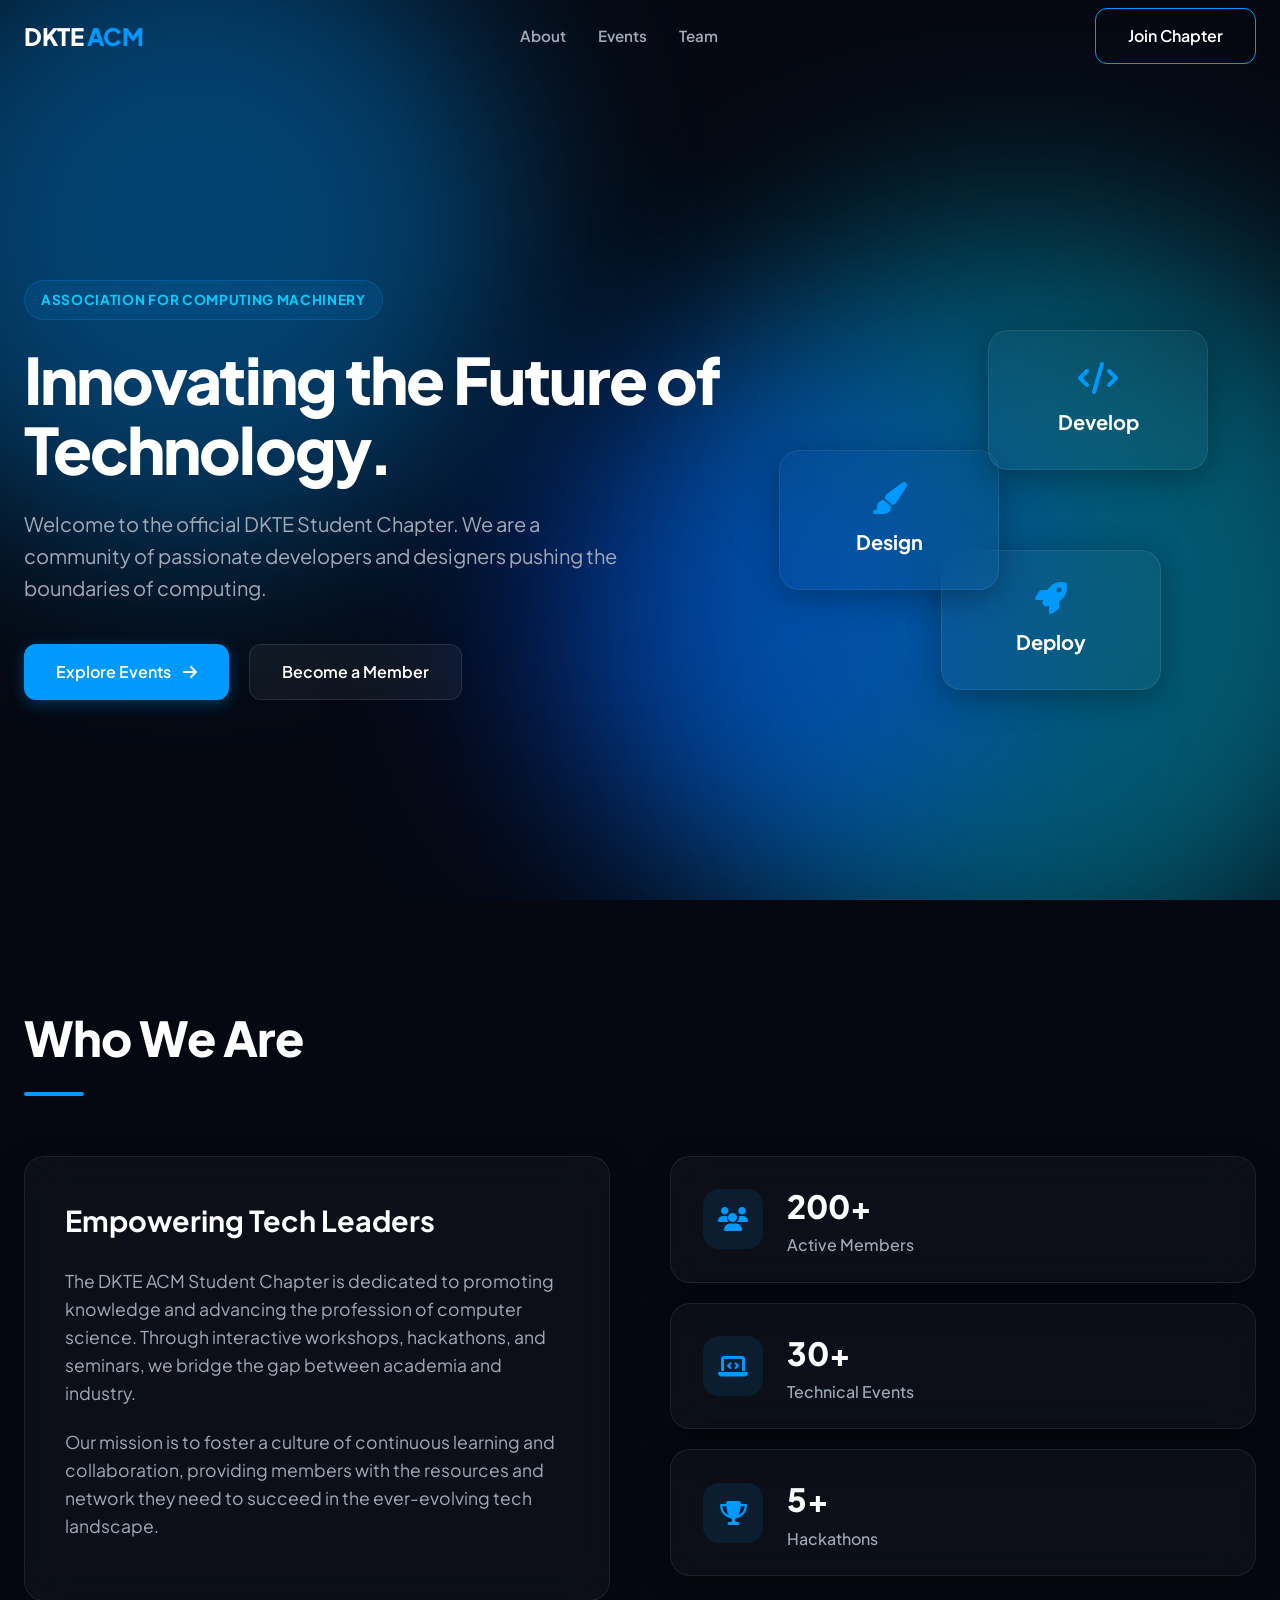
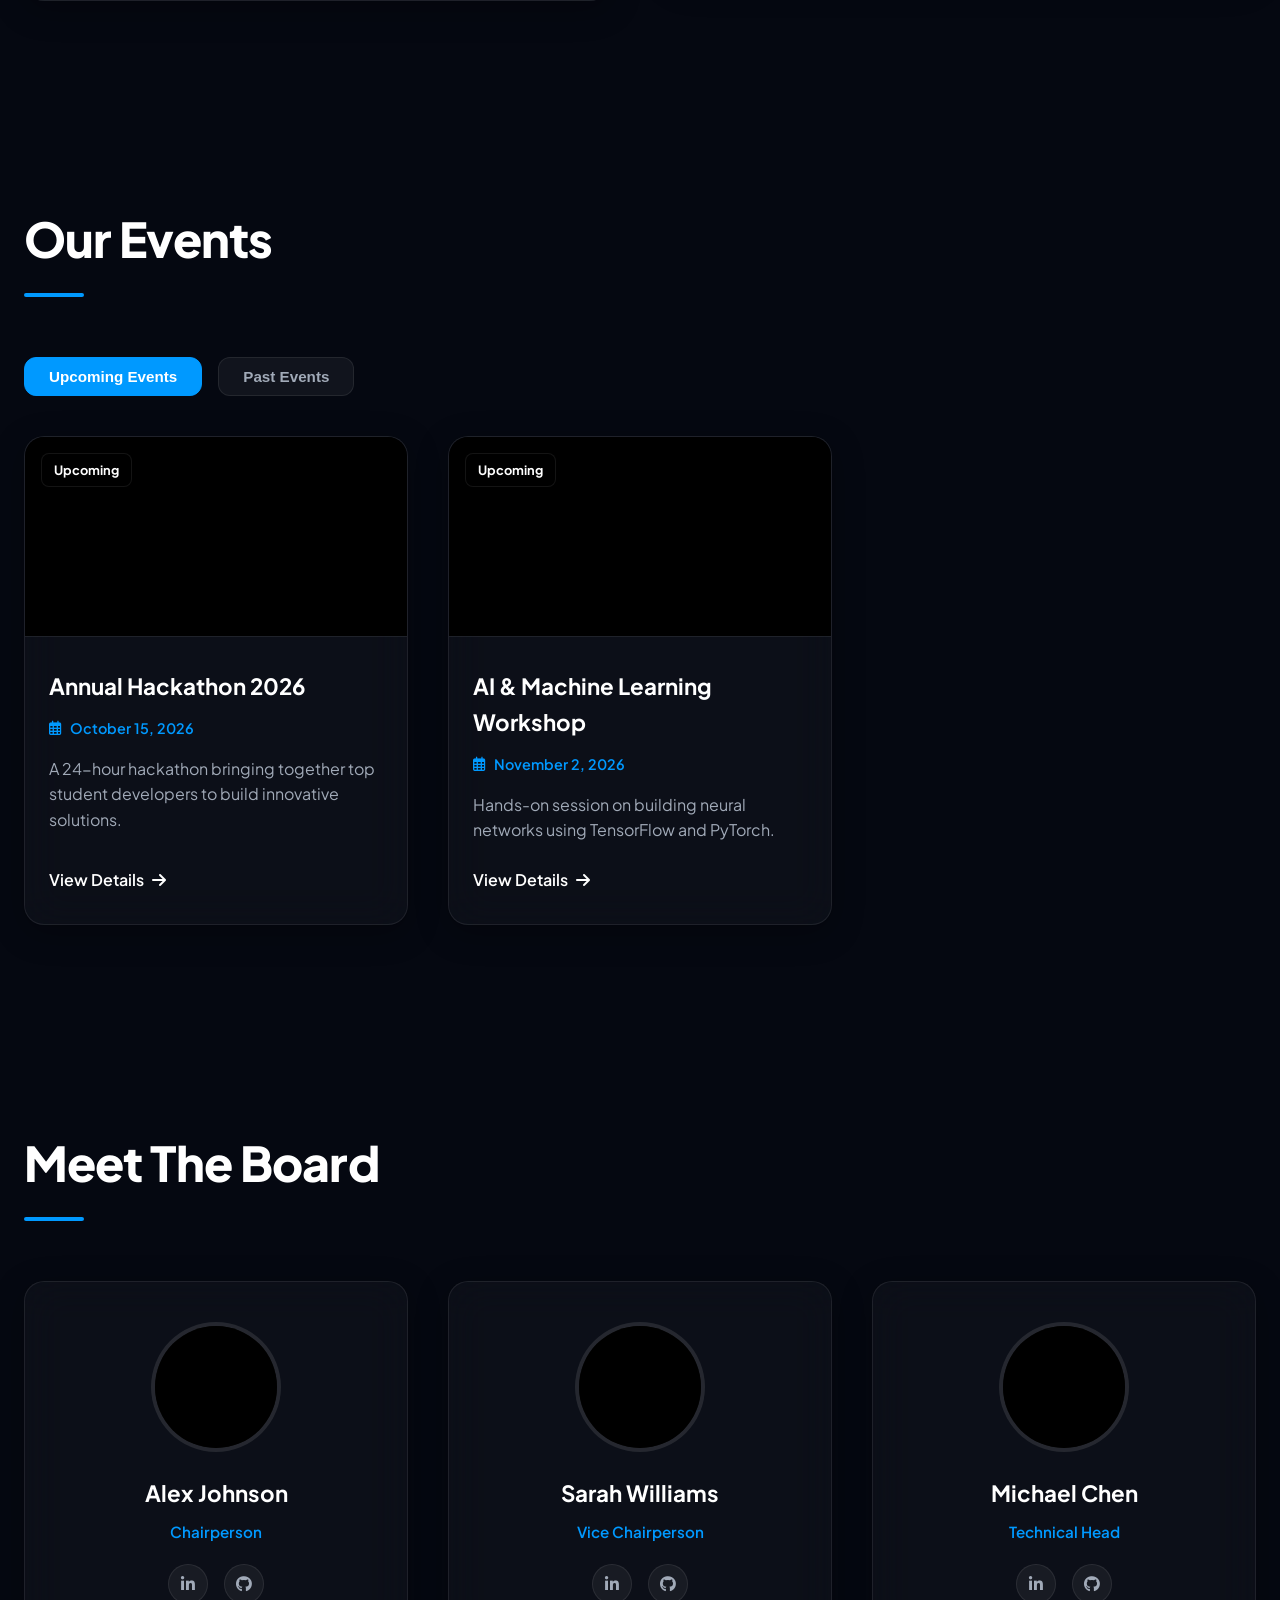
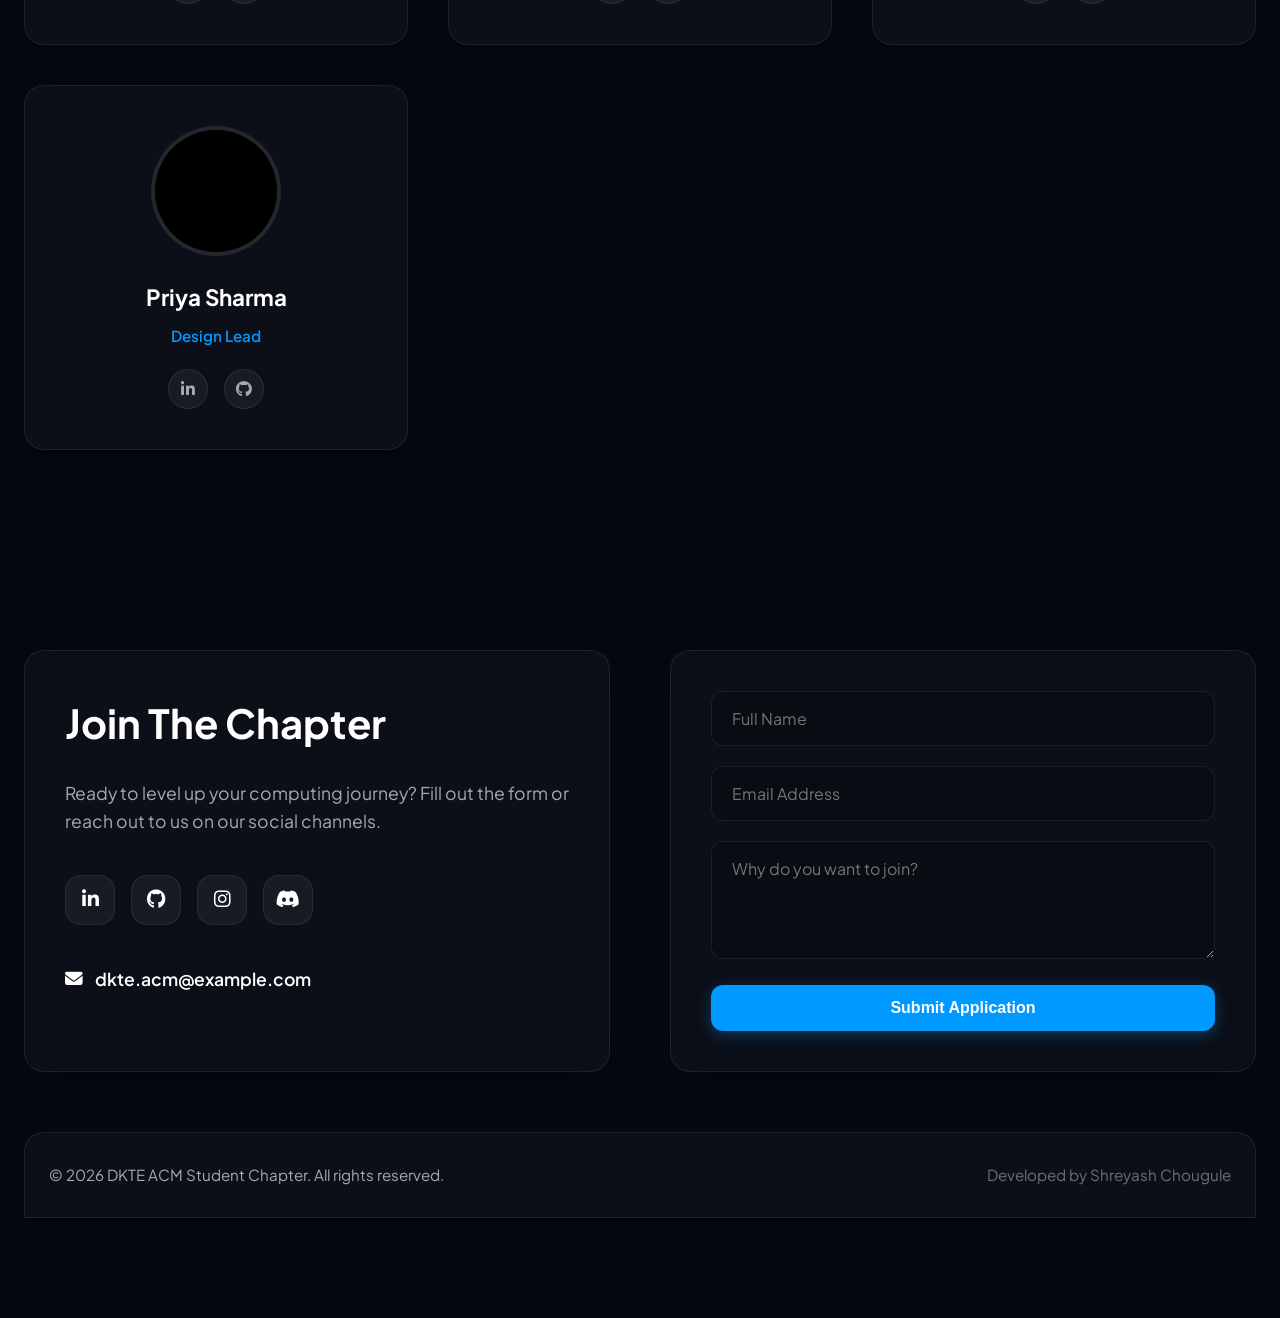
==== index.html @ fc199a21 "Add files via upload" ====
<!DOCTYPE html>
<html lang="en">
<head>
    <meta charset="UTF-8">
    <meta name="viewport" content="width=device-width, initial-scale=1.0">
    <title>DKTE ACM Student Chapter</title>
    <!-- Fonts: Plus Jakarta Sans for premium tech feel -->
    <link rel="preconnect" href="https://fonts.googleapis.com">
    <link rel="preconnect" href="https://fonts.gstatic.com" crossorigin>
    <link href="https://fonts.googleapis.com/css2?family=Plus+Jakarta+Sans:wght@400;500;600;700;800&display=swap" rel="stylesheet">
    <!-- Icons (FontAwesome) -->
    <link rel="stylesheet" href="https://cdnjs.cloudflare.com/ajax/libs/font-awesome/6.4.0/css/all.min.css">
    <!-- CSS -->
    <link rel="stylesheet" href="styles.css">
</head>
<body>
    <!-- Liquid Color Background -->
    <div class="liquid-bg">
        <div class="blob blob-1"></div>
        <div class="blob blob-2"></div>
        <div class="blob blob-3"></div>
    </div>

    <!-- Glassmorphism Header -->
    <header id="navbar" class="glass-nav">
        <div class="container nav-container">
            <div class="logo">
                <a href="#home" class="logo-link" style="display: flex; align-items: center; gap: 12px;">
                    <img src="./assets/images/logo.png" alt="DKTE ACM Logo" class="nav-logo" onerror="this.style.display='none'; this.nextElementSibling.style.display='inline-block';">
                    <span class="logo-text" style="display:none;">DKTE <span class="logo-accent">ACM</span></span>
                </a>
            </div>
            <nav>
                <ul class="nav-links">
                    <li><a href="#about">About</a></li>
                    <li><a href="#events">Events</a></li>
                    <li><a href="#team">Team</a></li>
                </ul>
            </nav>
            <a href="#contact" class="btn btn-outline nav-cta">Join Chapter</a>
            <div class="hamburger">
                <i class="fas fa-bars"></i>
            </div>
        </div>
        <!-- Mobile Nav Menu -->
        <div class="mobile-nav glass-panel">
            <ul class="mobile-nav-links">
                <li><a href="#about">About</a></li>
                <li><a href="#events">Events</a></li>
                <li><a href="#team">Team</a></li>
                <li><a href="#contact" class="btn btn-primary" style="margin-top: 10px;">Join Us</a></li>
            </ul>
        </div>
    </header>

    <!-- Split-Screen Dynamic Hero Section -->
    <section id="home" class="hero">
        <div class="container hero-split">
            <!-- Left Side: Content -->
            <div class="hero-content reveal">
                <div class="hero-badge reveal delay-1">Association for Computing Machinery</div>
                <h1 class="reveal delay-2">
                    Innovating the Future of Technology.
                </h1>
                <p class="hero-subtext reveal delay-3">
                    Welcome to the official DKTE Student Chapter. We are a community of passionate developers and designers pushing the boundaries of computing.
                </p>
                <div class="hero-buttons reveal delay-4">
                    <a href="#events" class="btn btn-primary">
                        <span>Explore Events</span>
                        <i class="fas fa-arrow-right"></i>
                    </a>
                    <a href="#contact" class="btn btn-glass">Become a Member</a>
                </div>
            </div>
            
            <!-- Right Side: Abstract Visual -->
            <div class="hero-visual reveal delay-2">
                <div class="abstract-card card-1 glass-panel">
                    <i class="fas fa-code"></i>
                    <span>Develop</span>
                </div>
                <div class="abstract-card card-2 glass-panel">
                    <i class="fas fa-paint-brush"></i>
                    <span>Design</span>
                </div>
                <div class="abstract-card card-3 glass-panel">
                    <i class="fas fa-rocket"></i>
                    <span>Deploy</span>
                </div>
            </div>
        </div>
    </section>

    <!-- About & Stats Section -->
    <section id="about" class="about">
        <div class="container">
            <div class="section-title reveal">
                <h2>Who We Are</h2>
                <div class="title-underline"></div>
            </div>
            <div class="about-grid">
                <div class="about-text glass-panel reveal delay-1">
                    <h3>Empowering Tech Leaders</h3>
                    <p>The DKTE ACM Student Chapter is dedicated to promoting knowledge and advancing the profession of computer science. Through interactive workshops, hackathons, and seminars, we bridge the gap between academia and industry.</p>
                    <p>Our mission is to foster a culture of continuous learning and collaboration, providing members with the resources and network they need to succeed in the ever-evolving tech landscape.</p>
                </div>
                <div class="stats-container reveal delay-2">
                    <div class="stat-box glass-panel">
                        <div class="stat-icon"><i class="fas fa-users"></i></div>
                        <div class="stat-info">
                            <h4 class="stat-num">200+</h4>
                            <span class="stat-label">Active Members</span>
                        </div>
                    </div>
                    <div class="stat-box glass-panel">
                        <div class="stat-icon"><i class="fas fa-laptop-code"></i></div>
                        <div class="stat-info">
                            <h4 class="stat-num">30+</h4>
                            <span class="stat-label">Technical Events</span>
                        </div>
                    </div>
                    <div class="stat-box glass-panel">
                        <div class="stat-icon"><i class="fas fa-trophy"></i></div>
                        <div class="stat-info">
                            <h4 class="stat-num">5+</h4>
                            <span class="stat-label">Hackathons</span>
                        </div>
                    </div>
                </div>
            </div>
        </div>
    </section>

    <!-- Events Section -->
    <section id="events" class="events">
        <div class="container">
            <div class="section-title reveal">
                <h2>Our Events</h2>
                <div class="title-underline"></div>
            </div>
            <div class="event-filters reveal delay-1">
                <button class="filter-btn active" data-filter="upcoming">Upcoming Events</button>
                <button class="filter-btn" data-filter="past">Past Events</button>
            </div>
            <!-- Dynamic Event Container -->
            <div class="events-grid" id="events-container">
                <!-- Events will be populated here by script.js -->
            </div>
        </div>
    </section>

    <!-- Team Section -->
    <section id="team" class="team">
        <div class="container">
            <div class="section-title reveal">
                <h2>Meet The Board</h2>
                <div class="title-underline"></div>
            </div>
            <!-- Dynamic Team Container -->
            <div class="team-grid" id="team-container">
                <!-- Team members will be populated here by script.js -->
            </div>
        </div>
    </section>

    <!-- Contact Section -->
    <section id="contact" class="contact">
        <div class="container">
            <div class="contact-grid">
                <div class="contact-info glass-panel reveal">
                    <h2>Join The Chapter</h2>
                    <p>Ready to level up your computing journey? Fill out the form or reach out to us on our social channels.</p>
                    <div class="social-links">
                        <a href="#" class="social-icon"><i class="fab fa-linkedin-in"></i></a>
                        <a href="#" class="social-icon"><i class="fab fa-github"></i></a>
                        <a href="#" class="social-icon"><i class="fab fa-instagram"></i></a>
                        <a href="#" class="social-icon"><i class="fab fa-discord"></i></a>
                    </div>
                    <div class="contact-email">
                        <i class="fas fa-envelope"></i> dkte.acm@example.com
                    </div>
                </div>
                <div class="contact-form-container reveal delay-2">
                    <form class="contact-form glass-panel" action="#" method="POST">
                        <div class="input-group">
                            <input type="text" placeholder="Full Name" required>
                        </div>
                        <div class="input-group">
                            <input type="email" placeholder="Email Address" required>
                        </div>
                        <div class="input-group">
                            <textarea placeholder="Why do you want to join?" rows="4" required></textarea>
                        </div>
                        <button type="submit" class="btn btn-primary" style="width: 100%;">Submit Application</button>
                    </form>
                </div>
            </div>
        </div>
        
        <div class="footer-bottom glass-panel">
            <div class="container footer-flex">
                <p>&copy; 2026 DKTE ACM Student Chapter. All rights reserved.</p>
                <p class="developer-credit">Developed by Shreyash Chougule</p>
            </div>
        </div>
    </section>

    <!-- Data & Scripts -->
    <script src="data.js"></script>
    <script src="script.js"></script>
</body>
</html>
---- styles.css ----
/* ==========================================================================
   VIBRANT DESIGN SYSTEM & VARIABLES
   ========================================================================== */
   :root {
    --primary-blue: #0099ff;
    --primary-cyan: #00d2ff;
    --primary-hover: #007acc;
    
    --bg-dark: #050811; /* Deep slate-blue base */
    
    /* Genuine Glassmorphism Values */
    --glass-bg: rgba(255, 255, 255, 0.03);
    --glass-border: rgba(255, 255, 255, 0.08);
    --glass-shadow: 0 8px 32px 0 rgba(0, 0, 0, 0.3);
    
    --text-primary: #ffffff;
    --text-secondary: #a1aab8;
    
    --font-main: 'Plus Jakarta Sans', sans-serif;
    
    --transition-bounce: all 0.5s cubic-bezier(0.34, 1.56, 0.64, 1);
    --transition-smooth: all 0.3s cubic-bezier(0.16, 1, 0.3, 1);
}

/* ==========================================================================
   RESET & BASE STYLES
   ========================================================================== */
* {
    margin: 0;
    padding: 0;
    box-sizing: border-box;
}

html {
    scroll-behavior: smooth;
}

body {
    font-family: var(--font-main);
    background-color: var(--bg-dark);
    color: var(--text-primary);
    line-height: 1.6;
    overflow-x: hidden;
    position: relative;
    -webkit-font-smoothing: antialiased;
}

ul { list-style: none; }
a { text-decoration: none; color: inherit; }

.container {
    max-width: 1280px;
    margin: 0 auto;
    padding: 0 24px;
}

/* ==========================================================================
   LIQUID COLOR BACKGROUND
   ========================================================================== */
.liquid-bg {
    position: fixed;
    top: 0; left: 0; width: 100vw; height: 100vh;
    z-index: -1;
    overflow: hidden;
    pointer-events: none;
    background-color: var(--bg-dark);
}

.blob {
    position: absolute;
    filter: blur(100px);
    border-radius: 50%;
    opacity: 0.4;
    animation: liquidFloat 20s infinite alternate ease-in-out;
}

.blob-1 {
    top: -10%; left: -10%;
    width: 50vw; height: 50vw;
    background: var(--primary-blue);
}

.blob-2 {
    bottom: -10%; right: -10%;
    width: 60vw; height: 60vw;
    background: var(--primary-cyan);
    animation-delay: -5s;
    animation-duration: 25s;
}

.blob-3 {
    top: 40%; left: 40%;
    width: 40vw; height: 40vw;
    background: #0044ff;
    animation-delay: -10s;
    animation-duration: 18s;
}

@keyframes liquidFloat {
    0% { transform: translate(0, 0) scale(1) rotate(0deg); }
    33% { transform: translate(5vw, 10vh) scale(1.1) rotate(10deg); }
    66% { transform: translate(-5vw, -5vh) scale(0.9) rotate(-10deg); }
    100% { transform: translate(0, 0) scale(1) rotate(0deg); }
}

/* ==========================================================================
   GLASSMORPHISM UTILITY
   ========================================================================== */
.glass-panel {
    background: var(--glass-bg);
    backdrop-filter: blur(20px);
    -webkit-backdrop-filter: blur(20px);
    border: 1px solid var(--glass-border);
    box-shadow: var(--glass-shadow);
    border-radius: 20px;
}

/* ==========================================================================
   TYPOGRAPHY & GLOBALS
   ========================================================================== */
.section-title {
    margin-bottom: 60px;
}

.section-title h2 {
    font-size: clamp(2rem, 4vw, 3rem);
    font-weight: 800;
    letter-spacing: -0.02em;
}

.title-underline {
    height: 4px;
    width: 60px;
    background: var(--primary-blue);
    margin-top: 15px;
    border-radius: 4px;
}

/* ==========================================================================
   BUTTONS
   ========================================================================== */
.btn {
    display: inline-flex;
    align-items: center;
    justify-content: center;
    gap: 12px;
    padding: 14px 32px;
    border-radius: 12px;
    font-weight: 600;
    cursor: pointer;
    transition: var(--transition-bounce);
    font-size: 1rem;
    border: none;
}

.btn-primary {
    background-color: var(--primary-blue);
    color: #fff;
    box-shadow: 0 4px 15px rgba(0, 153, 255, 0.3);
}

.btn-primary:hover {
    background-color: var(--primary-hover);
    transform: translateY(-5px);
    box-shadow: 0 10px 25px rgba(0, 153, 255, 0.5);
}

.btn-glass {
    background: rgba(255, 255, 255, 0.05);
    backdrop-filter: blur(10px);
    border: 1px solid rgba(255, 255, 255, 0.1);
    color: #fff;
}

.btn-glass:hover {
    background: rgba(255, 255, 255, 0.1);
    transform: translateY(-5px);
}

.btn-outline {
    background: transparent;
    border: 1px solid var(--primary-blue);
    color: #fff;
}

.btn-outline:hover {
    background: var(--primary-blue);
}

/* ==========================================================================
   HEADER
   ========================================================================== */
header {
    position: fixed;
    top: 0;
    width: 100%;
    z-index: 1000;
    transition: var(--transition-smooth);
    border-bottom: 1px solid transparent;
}

header.scrolled {
    background: rgba(5, 8, 17, 0.6);
    backdrop-filter: blur(24px);
    -webkit-backdrop-filter: blur(24px);
    border-bottom: 1px solid var(--glass-border);
}

.nav-container {
    display: flex;
    justify-content: space-between;
    align-items: center;
    padding: 8px 24px;
    transition: padding 0.3s;
}

header.scrolled .nav-container {
    padding: 6px 24px;
}

.nav-logo {
    height: 100px;
    width: auto;
    object-fit: contain;
    transition: var(--transition-bounce);
    mix-blend-mode: screen;
    filter: brightness(1.2) contrast(1.1);
}

.nav-logo:hover {
    transform: scale(1.05);
}

.logo-text {
    font-size: 1.5rem;
    font-weight: 800;
    letter-spacing: -0.02em;
}

.logo-accent {
    color: var(--primary-blue);
}

nav {
    display: flex;
    align-items: center;
}

.nav-links {
    display: flex;
    gap: 32px;
}

.nav-links a {
    font-size: 0.95rem;
    font-weight: 600;
    color: var(--text-secondary);
    transition: var(--transition-smooth);
}

.nav-links a:hover {
    color: #fff;
}

.hamburger {
    display: none;
    font-size: 1.5rem;
    cursor: pointer;
}

.mobile-nav {
    display: none;
    position: absolute;
    top: 100%;
    left: 20px;
    right: 20px;
    padding: 24px;
    margin-top: 10px;
    opacity: 0;
    pointer-events: none;
    transition: var(--transition-bounce);
    transform: translateY(-10px);
}

.mobile-nav.active {
    opacity: 1;
    pointer-events: auto;
    transform: translateY(0);
}

.mobile-nav-links {
    display: flex;
    flex-direction: column;
    gap: 20px;
    text-align: center;
}

/* ==========================================================================
   HERO SECTION (SPLIT SCREEN)
   ========================================================================== */
.hero {
    min-height: 100vh;
    display: flex;
    align-items: center;
    padding-top: 80px;
}

.hero-split {
    display: grid;
    grid-template-columns: 1.2fr 0.8fr;
    gap: 40px;
    align-items: center;
}

.hero-badge {
    display: inline-block;
    padding: 8px 16px;
    background: rgba(0, 153, 255, 0.1);
    border: 1px solid rgba(0, 153, 255, 0.2);
    color: var(--primary-cyan);
    border-radius: 30px;
    font-size: 0.85rem;
    font-weight: 700;
    text-transform: uppercase;
    letter-spacing: 0.05em;
    margin-bottom: 24px;
}

.hero h1 {
    font-size: clamp(3rem, 5vw, 4.5rem);
    font-weight: 800;
    line-height: 1.1;
    letter-spacing: -0.03em;
    margin-bottom: 24px;
    color: #fff;
}

.hero-subtext {
    font-size: 1.25rem;
    color: var(--text-secondary);
    margin-bottom: 40px;
    max-width: 600px;
    line-height: 1.6;
}

.hero-buttons {
    display: flex;
    gap: 20px;
}

.hero-visual {
    position: relative;
    height: 400px;
    perspective: 1000px;
}

.abstract-card {
    position: absolute;
    width: 220px;
    height: 140px;
    display: flex;
    flex-direction: column;
    align-items: center;
    justify-content: center;
    gap: 12px;
    font-size: 1.25rem;
    font-weight: 700;
    color: #fff;
    transition: var(--transition-bounce);
    animation: floatCard 6s infinite ease-in-out alternate;
}

.abstract-card i {
    font-size: 2rem;
    color: var(--primary-blue);
}

.card-1 {
    top: 10%; right: 10%;
    z-index: 3;
    animation-delay: 0s;
}
.card-2 {
    top: 40%; left: 0%;
    z-index: 2;
    animation-delay: -2s;
    background: rgba(255, 255, 255, 0.01);
}
.card-3 {
    bottom: 0%; right: 20%;
    z-index: 1;
    animation-delay: -4s;
}

@keyframes floatCard {
    0% { transform: translateY(0) rotate(0deg); }
    100% { transform: translateY(-20px) rotate(2deg); }
}

/* ==========================================================================
   ABOUT & STATS
   ========================================================================== */
section:not(.hero) {
    padding: 100px 0;
}

.about-grid {
    display: grid;
    grid-template-columns: 1fr 1fr;
    gap: 60px;
    align-items: stretch;
}

.about-text {
    padding: 40px;
}

.about-text h3 {
    font-size: 1.8rem;
    margin-bottom: 24px;
}

.about-text p {
    color: var(--text-secondary);
    font-size: 1.1rem;
    margin-bottom: 20px;
}

.stats-container {
    display: flex;
    flex-direction: column;
    gap: 20px;
}

.stat-box {
    padding: 24px 32px;
    display: flex;
    align-items: center;
    gap: 24px;
    transition: var(--transition-bounce);
}

.stat-box:hover {
    transform: translateX(10px);
    background: rgba(255, 255, 255, 0.05);
}

.stat-icon {
    width: 60px; height: 60px;
    border-radius: 16px;
    background: rgba(0, 153, 255, 0.1);
    color: var(--primary-blue);
    display: flex;
    align-items: center;
    justify-content: center;
    font-size: 1.5rem;
}

.stat-num {
    font-size: 2rem;
    font-weight: 800;
}

.stat-label {
    color: var(--text-secondary);
    font-weight: 500;
}

/* ==========================================================================
   EVENTS SECTION
   ========================================================================== */
.event-filters {
    display: flex;
    gap: 16px;
    margin-bottom: 40px;
}

.filter-btn {
    background: rgba(255, 255, 255, 0.05);
    border: 1px solid var(--glass-border);
    color: var(--text-secondary);
    padding: 10px 24px;
    border-radius: 12px;
    font-size: 0.95rem;
    font-weight: 600;
    cursor: pointer;
    transition: var(--transition-smooth);
}

.filter-btn.active, .filter-btn:hover {
    background: var(--primary-blue);
    color: #fff;
    border-color: var(--primary-blue);
}

.events-grid {
    display: grid;
    grid-template-columns: repeat(auto-fill, minmax(340px, 1fr));
    gap: 40px;
}

.event-card {
    transition: var(--transition-bounce);
    overflow: hidden;
    display: flex;
    flex-direction: column;
}

.event-card:hover {
    transform: translateY(-10px);
    background: rgba(255, 255, 255, 0.05);
}

.event-banner-wrapper {
    width: 100%;
    height: 200px;
    position: relative;
    overflow: hidden;
    border-bottom: 1px solid var(--glass-border);
}

.event-banner {
    width: 100%;
    height: 100%;
    object-fit: cover;
    transition: transform 0.6s ease;
}

.event-card:hover .event-banner {
    transform: scale(1.05);
}

.event-badge {
    position: absolute;
    top: 16px; left: 16px;
    background: rgba(0, 0, 0, 0.6);
    backdrop-filter: blur(8px);
    -webkit-backdrop-filter: blur(8px);
    color: #fff;
    padding: 6px 12px;
    border-radius: 8px;
    font-size: 0.8rem;
    font-weight: 700;
    border: 1px solid var(--glass-border);
}

.event-content {
    padding: 32px 24px;
    flex-grow: 1;
    display: flex;
    flex-direction: column;
}

.event-title {
    font-size: 1.4rem;
    font-weight: 700;
    margin-bottom: 12px;
}

.event-date {
    color: var(--primary-blue);
    font-weight: 600;
    font-size: 0.9rem;
    margin-bottom: 16px;
    display: flex;
    align-items: center;
    gap: 8px;
}

.event-desc {
    color: var(--text-secondary);
    margin-bottom: 24px;
    flex-grow: 1;
}

.event-link {
    color: #fff;
    font-weight: 600;
    display: inline-flex;
    align-items: center;
    gap: 8px;
    transition: var(--transition-smooth);
}

.event-link:hover {
    color: var(--primary-cyan);
    gap: 12px;
}

/* ==========================================================================
   TEAM SECTION
   ========================================================================== */
.team-grid {
    display: grid;
    grid-template-columns: repeat(auto-fill, minmax(280px, 1fr));
    gap: 40px;
}

.team-card {
    padding: 40px 24px;
    text-align: center;
    transition: var(--transition-bounce);
}

.team-card:hover {
    transform: translateY(-10px);
    background: rgba(255, 255, 255, 0.05);
}

.team-img-wrapper {
    width: 130px;
    height: 130px;
    margin: 0 auto 24px;
    border-radius: 50%;
    padding: 4px;
    background: rgba(255,255,255,0.1);
    transition: var(--transition-smooth);
}

.team-card:hover .team-img-wrapper {
    background: var(--primary-blue);
}

.team-img {
    width: 100%;
    height: 100%;
    border-radius: 50%;
    object-fit: cover;
    background-color: #111;
}

.team-name {
    font-size: 1.4rem;
    font-weight: 700;
    margin-bottom: 8px;
}

.team-role {
    color: var(--primary-blue);
    font-size: 0.95rem;
    font-weight: 600;
    margin-bottom: 20px;
}

.team-social {
    display: flex;
    justify-content: center;
    gap: 16px;
}

.team-social a {
    width: 40px; height: 40px;
    border-radius: 50%;
    background: rgba(255,255,255,0.05);
    display: flex;
    align-items: center;
    justify-content: center;
    color: var(--text-secondary);
    transition: var(--transition-bounce);
    border: 1px solid var(--glass-border);
}

.team-social a:hover {
    background: var(--primary-blue);
    color: #fff;
    border-color: var(--primary-blue);
    transform: translateY(-3px);
}

/* ==========================================================================
   CONTACT SECTION
   ========================================================================== */
.contact-grid {
    display: grid;
    grid-template-columns: 1fr 1fr;
    gap: 60px;
    margin-bottom: 60px;
}

.contact-info {
    padding: 40px;
}

.contact-info h2 {
    font-size: 2.5rem;
    margin-bottom: 24px;
}

.contact-info p {
    color: var(--text-secondary);
    font-size: 1.1rem;
    margin-bottom: 40px;
}

.social-links {
    display: flex;
    gap: 16px;
    margin-bottom: 40px;
}

.social-icon {
    width: 50px; height: 50px;
    border-radius: 16px;
    background: rgba(255,255,255,0.05);
    display: flex;
    align-items: center;
    justify-content: center;
    color: var(--text-primary);
    font-size: 1.2rem;
    transition: var(--transition-bounce);
    border: 1px solid var(--glass-border);
}

.social-icon:hover {
    background: var(--primary-blue);
    border-color: var(--primary-blue);
    transform: translateY(-5px);
}

.contact-email {
    font-size: 1.1rem;
    font-weight: 600;
    display: flex;
    align-items: center;
    gap: 12px;
}

.contact-form {
    padding: 40px;
    display: flex;
    flex-direction: column;
    gap: 20px;
}

.input-group input,
.input-group textarea {
    width: 100%;
    padding: 16px 20px;
    background: rgba(0, 0, 0, 0.2);
    border: 1px solid var(--glass-border);
    border-radius: 12px;
    color: var(--text-primary);
    font-family: var(--font-main);
    font-size: 1rem;
    transition: var(--transition-smooth);
}

.input-group input:focus,
.input-group textarea:focus {
    outline: none;
    border-color: var(--primary-blue);
    background: rgba(0, 0, 0, 0.4);
}

.footer-bottom {
    padding: 30px 0;
    border-radius: 20px 20px 0 0;
    margin: 0 24px;
}

.footer-flex {
    display: flex;
    justify-content: space-between;
    align-items: center;
}

.footer-bottom p {
    color: var(--text-secondary);
    font-size: 0.95rem;
}

.developer-credit {
    color: rgba(255,255,255,0.4) !important;
    transition: var(--transition-smooth);
}

.developer-credit:hover {
    color: var(--primary-blue) !important;
}

/* ==========================================================================
   SCROLL REVEAL ANIMATIONS
   ========================================================================== */
.reveal {
    opacity: 0;
    transform: translateY(40px);
    transition: all 0.8s cubic-bezier(0.16, 1, 0.3, 1);
}

.reveal.active {
    opacity: 1;
    transform: translateY(0);
}

.delay-1 { transition-delay: 0.1s; }
.delay-2 { transition-delay: 0.2s; }
.delay-3 { transition-delay: 0.3s; }
.delay-4 { transition-delay: 0.4s; }

/* ==========================================================================
   RESPONSIVE
   ========================================================================== */
@media (max-width: 1024px) {
    .hero-split { grid-template-columns: 1fr; text-align: center; }
    .hero-buttons { justify-content: center; }
    .hero-visual { display: none; }
    .about-grid, .contact-grid { grid-template-columns: 1fr; gap: 40px; }
}

@media (max-width: 768px) {
    .hamburger { display: block; }
    nav, .nav-cta { display: none; }
    .hero h1 { font-size: 2.8rem; }
    .stat-box { padding: 20px; }
    .contact-form { padding: 24px; }
    .footer-flex { flex-direction: column; text-align: center; gap: 16px; }
    .footer-bottom { margin: 0; border-radius: 0; border-top: 1px solid var(--glass-border); }
}
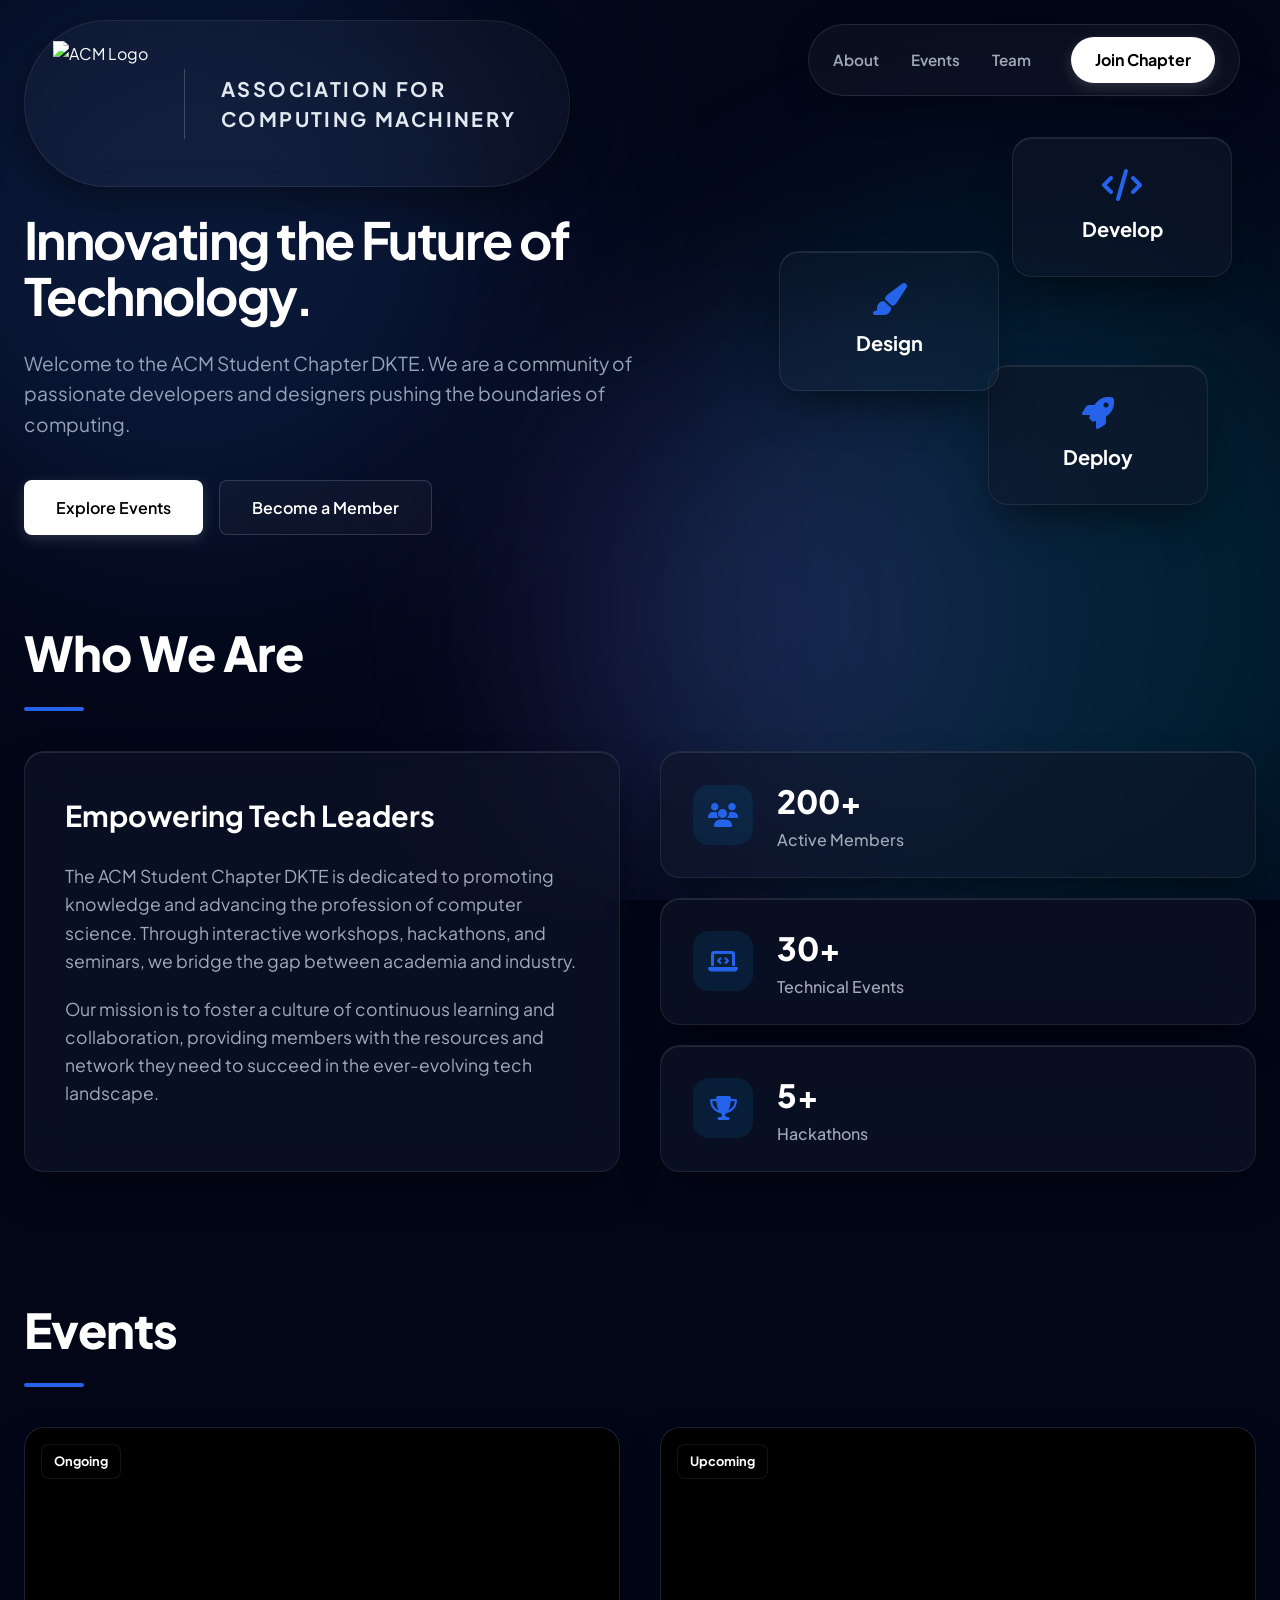
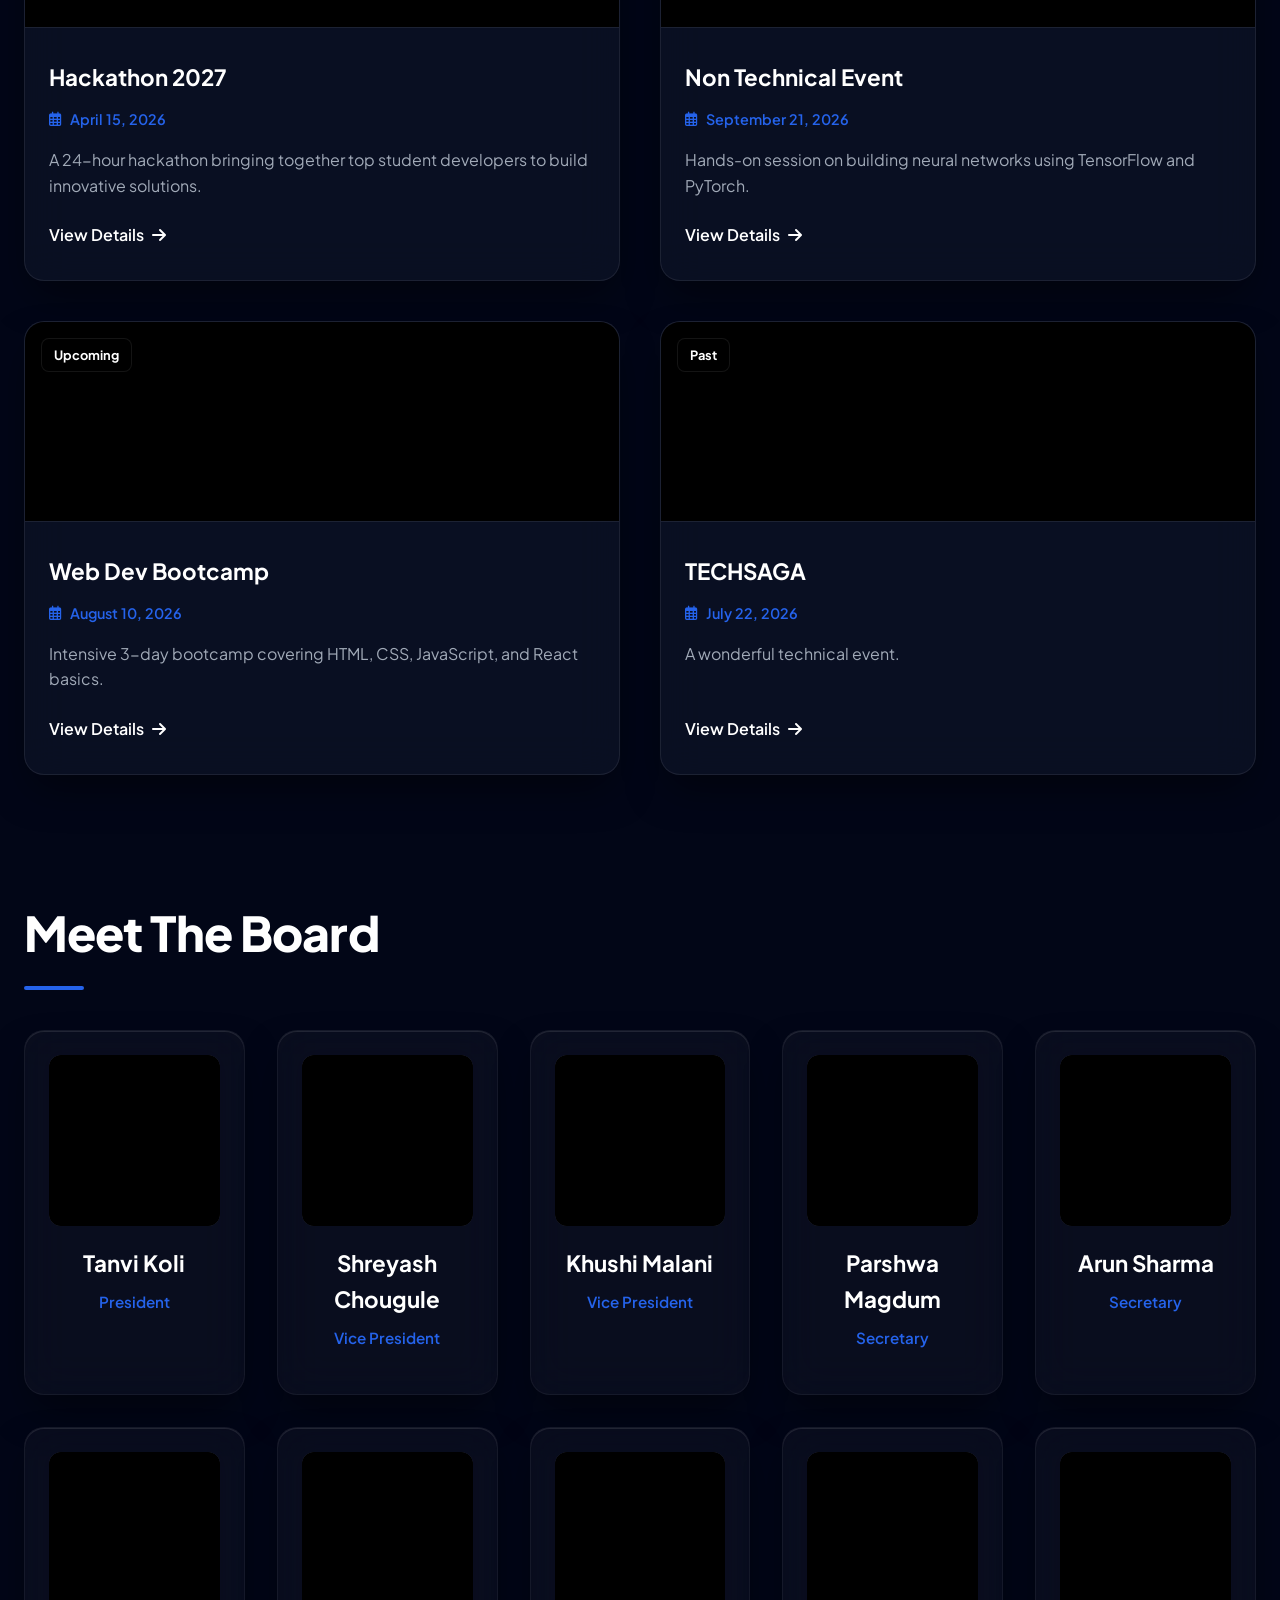
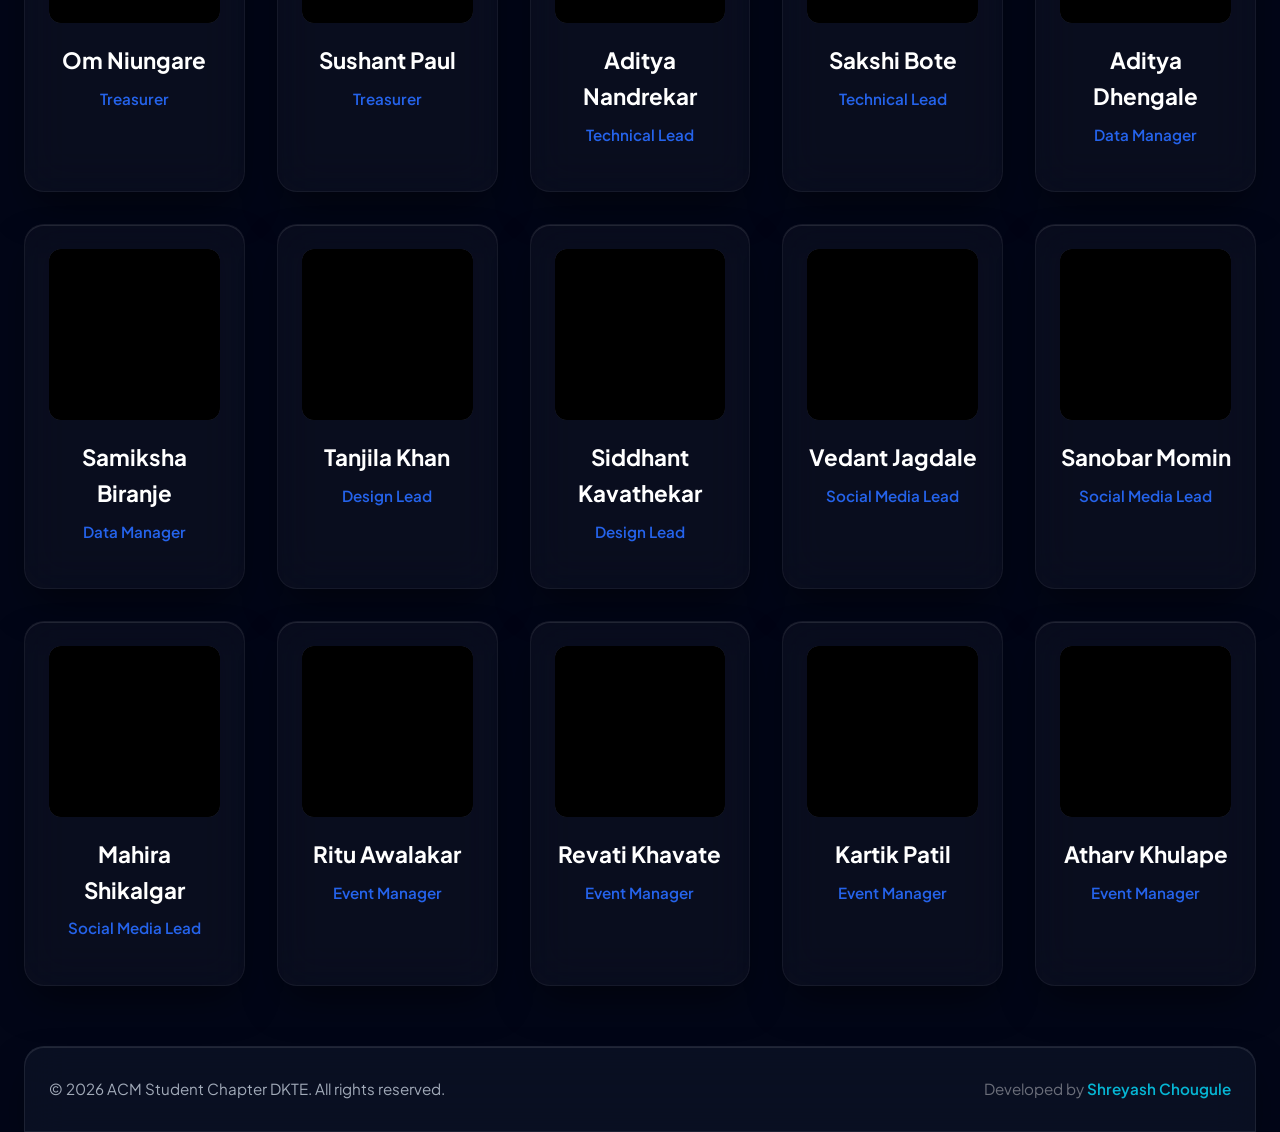
==== commit 32ae7e60: "Add files via upload" ====
--- a/index.html
+++ b/index.html
@@ -1,213 +1,186 @@
-<!DOCTYPE html>
-<html lang="en">
-<head>
-    <meta charset="UTF-8">
-    <meta name="viewport" content="width=device-width, initial-scale=1.0">
-    <title>DKTE ACM Student Chapter</title>
-    <!-- Fonts: Plus Jakarta Sans for premium tech feel -->
-    <link rel="preconnect" href="https://fonts.googleapis.com">
-    <link rel="preconnect" href="https://fonts.gstatic.com" crossorigin>
-    <link href="https://fonts.googleapis.com/css2?family=Plus+Jakarta+Sans:wght@400;500;600;700;800&display=swap" rel="stylesheet">
-    <!-- Icons (FontAwesome) -->
-    <link rel="stylesheet" href="https://cdnjs.cloudflare.com/ajax/libs/font-awesome/6.4.0/css/all.min.css">
-    <!-- CSS -->
-    <link rel="stylesheet" href="styles.css">
-</head>
-<body>
-    <!-- Liquid Color Background -->
-    <div class="liquid-bg">
-        <div class="blob blob-1"></div>
-        <div class="blob blob-2"></div>
-        <div class="blob blob-3"></div>
-    </div>
-
-    <!-- Glassmorphism Header -->
-    <header id="navbar" class="glass-nav">
-        <div class="container nav-container">
-            <div class="logo">
-                <a href="#home" class="logo-link" style="display: flex; align-items: center; gap: 12px;">
-                    <img src="./assets/images/logo.png" alt="DKTE ACM Logo" class="nav-logo" onerror="this.style.display='none'; this.nextElementSibling.style.display='inline-block';">
-                    <span class="logo-text" style="display:none;">DKTE <span class="logo-accent">ACM</span></span>
-                </a>
-            </div>
-            <nav>
-                <ul class="nav-links">
-                    <li><a href="#about">About</a></li>
-                    <li><a href="#events">Events</a></li>
-                    <li><a href="#team">Team</a></li>
-                </ul>
-            </nav>
-            <a href="#contact" class="btn btn-outline nav-cta">Join Chapter</a>
-            <div class="hamburger">
-                <i class="fas fa-bars"></i>
-            </div>
-        </div>
-        <!-- Mobile Nav Menu -->
-        <div class="mobile-nav glass-panel">
-            <ul class="mobile-nav-links">
-                <li><a href="#about">About</a></li>
-                <li><a href="#events">Events</a></li>
-                <li><a href="#team">Team</a></li>
-                <li><a href="#contact" class="btn btn-primary" style="margin-top: 10px;">Join Us</a></li>
-            </ul>
-        </div>
-    </header>
-
-    <!-- Split-Screen Dynamic Hero Section -->
-    <section id="home" class="hero">
-        <div class="container hero-split">
-            <!-- Left Side: Content -->
-            <div class="hero-content reveal">
-                <div class="hero-badge reveal delay-1">Association for Computing Machinery</div>
-                <h1 class="reveal delay-2">
-                    Innovating the Future of Technology.
-                </h1>
-                <p class="hero-subtext reveal delay-3">
-                    Welcome to the official DKTE Student Chapter. We are a community of passionate developers and designers pushing the boundaries of computing.
-                </p>
-                <div class="hero-buttons reveal delay-4">
-                    <a href="#events" class="btn btn-primary">
-                        <span>Explore Events</span>
-                        <i class="fas fa-arrow-right"></i>
-                    </a>
-                    <a href="#contact" class="btn btn-glass">Become a Member</a>
-                </div>
-            </div>
-            
-            <!-- Right Side: Abstract Visual -->
-            <div class="hero-visual reveal delay-2">
-                <div class="abstract-card card-1 glass-panel">
-                    <i class="fas fa-code"></i>
-                    <span>Develop</span>
-                </div>
-                <div class="abstract-card card-2 glass-panel">
-                    <i class="fas fa-paint-brush"></i>
-                    <span>Design</span>
-                </div>
-                <div class="abstract-card card-3 glass-panel">
-                    <i class="fas fa-rocket"></i>
-                    <span>Deploy</span>
-                </div>
-            </div>
-        </div>
-    </section>
-
-    <!-- About & Stats Section -->
-    <section id="about" class="about">
-        <div class="container">
-            <div class="section-title reveal">
-                <h2>Who We Are</h2>
-                <div class="title-underline"></div>
-            </div>
-            <div class="about-grid">
-                <div class="about-text glass-panel reveal delay-1">
-                    <h3>Empowering Tech Leaders</h3>
-                    <p>The DKTE ACM Student Chapter is dedicated to promoting knowledge and advancing the profession of computer science. Through interactive workshops, hackathons, and seminars, we bridge the gap between academia and industry.</p>
-                    <p>Our mission is to foster a culture of continuous learning and collaboration, providing members with the resources and network they need to succeed in the ever-evolving tech landscape.</p>
-                </div>
-                <div class="stats-container reveal delay-2">
-                    <div class="stat-box glass-panel">
-                        <div class="stat-icon"><i class="fas fa-users"></i></div>
-                        <div class="stat-info">
-                            <h4 class="stat-num">200+</h4>
-                            <span class="stat-label">Active Members</span>
-                        </div>
-                    </div>
-                    <div class="stat-box glass-panel">
-                        <div class="stat-icon"><i class="fas fa-laptop-code"></i></div>
-                        <div class="stat-info">
-                            <h4 class="stat-num">30+</h4>
-                            <span class="stat-label">Technical Events</span>
-                        </div>
-                    </div>
-                    <div class="stat-box glass-panel">
-                        <div class="stat-icon"><i class="fas fa-trophy"></i></div>
-                        <div class="stat-info">
-                            <h4 class="stat-num">5+</h4>
-                            <span class="stat-label">Hackathons</span>
-                        </div>
-                    </div>
-                </div>
-            </div>
-        </div>
-    </section>
-
-    <!-- Events Section -->
-    <section id="events" class="events">
-        <div class="container">
-            <div class="section-title reveal">
-                <h2>Our Events</h2>
-                <div class="title-underline"></div>
-            </div>
-            <div class="event-filters reveal delay-1">
-                <button class="filter-btn active" data-filter="upcoming">Upcoming Events</button>
-                <button class="filter-btn" data-filter="past">Past Events</button>
-            </div>
-            <!-- Dynamic Event Container -->
-            <div class="events-grid" id="events-container">
-                <!-- Events will be populated here by script.js -->
-            </div>
-        </div>
-    </section>
-
-    <!-- Team Section -->
-    <section id="team" class="team">
-        <div class="container">
-            <div class="section-title reveal">
-                <h2>Meet The Board</h2>
-                <div class="title-underline"></div>
-            </div>
-            <!-- Dynamic Team Container -->
-            <div class="team-grid" id="team-container">
-                <!-- Team members will be populated here by script.js -->
-            </div>
-        </div>
-    </section>
-
-    <!-- Contact Section -->
-    <section id="contact" class="contact">
-        <div class="container">
-            <div class="contact-grid">
-                <div class="contact-info glass-panel reveal">
-                    <h2>Join The Chapter</h2>
-                    <p>Ready to level up your computing journey? Fill out the form or reach out to us on our social channels.</p>
-                    <div class="social-links">
-                        <a href="#" class="social-icon"><i class="fab fa-linkedin-in"></i></a>
-                        <a href="#" class="social-icon"><i class="fab fa-github"></i></a>
-                        <a href="#" class="social-icon"><i class="fab fa-instagram"></i></a>
-                        <a href="#" class="social-icon"><i class="fab fa-discord"></i></a>
-                    </div>
-                    <div class="contact-email">
-                        <i class="fas fa-envelope"></i> dkte.acm@example.com
-                    </div>
-                </div>
-                <div class="contact-form-container reveal delay-2">
-                    <form class="contact-form glass-panel" action="#" method="POST">
-                        <div class="input-group">
-                            <input type="text" placeholder="Full Name" required>
-                        </div>
-                        <div class="input-group">
-                            <input type="email" placeholder="Email Address" required>
-                        </div>
-                        <div class="input-group">
-                            <textarea placeholder="Why do you want to join?" rows="4" required></textarea>
-                        </div>
-                        <button type="submit" class="btn btn-primary" style="width: 100%;">Submit Application</button>
-                    </form>
-                </div>
-            </div>
-        </div>
-        
-        <div class="footer-bottom glass-panel">
-            <div class="container footer-flex">
-                <p>&copy; 2026 DKTE ACM Student Chapter. All rights reserved.</p>
-                <p class="developer-credit">Developed by Shreyash Chougule</p>
-            </div>
-        </div>
-    </section>
-
-    <!-- Data & Scripts -->
-    <script src="data.js"></script>
-    <script src="script.js"></script>
-</body>
-</html>
+<!DOCTYPE html>
+<html lang="en">
+<head>
+    <meta charset="UTF-8">
+    <meta name="viewport" content="width=device-width, initial-scale=1.0">
+    <title>ACM Student Chapter DKTE</title>
+    <!-- Fonts: Plus Jakarta Sans for premium tech feel -->
+    <link rel="preconnect" href="https://fonts.googleapis.com">
+    <link rel="preconnect" href="https://fonts.gstatic.com" crossorigin>
+    <link href="https://fonts.googleapis.com/css2?family=Plus+Jakarta+Sans:wght@400;500;600;700;800&display=swap" rel="stylesheet">
+    <!-- Icons (FontAwesome) -->
+    <link rel="stylesheet" href="https://cdnjs.cloudflare.com/ajax/libs/font-awesome/6.4.0/css/all.min.css">
+    <!-- CSS -->
+    <link rel="stylesheet" href="styles.css">
+</head>
+<body>
+    <!-- Liquid Color Background -->
+    <div class="liquid-bg">
+        <div class="blob blob-1"></div>
+        <div class="blob blob-2"></div>
+        <div class="blob blob-3"></div>
+    </div>
+
+    <!-- Navigation Trigger Button -->
+    <div id="nav-trigger" class="nav-trigger glass-panel">
+        <i class="fas fa-chevron-down"></i>
+    </div>
+
+    <!-- Glassmorphism Header -->
+    <header id="navbar" class="glass-nav">
+        <div class="container nav-container">
+            <nav>
+                <ul class="nav-links">
+                    <li><a href="#about">About</a></li>
+                    <li><a href="#events">Events</a></li>
+                    <li><a href="#team">Team</a></li>
+                </ul>
+            </nav>
+            <a href="https://www.acm.org/" target="_blank" class="btn btn-outline nav-cta">Join Chapter</a>
+            <div class="hamburger">
+                <i class="fas fa-bars"></i>
+            </div>
+        </div>
+        <!-- Mobile Nav Menu -->
+        <div class="mobile-nav glass-panel">
+            <ul class="mobile-nav-links">
+                <li><a href="#about">About</a></li>
+                <li><a href="#events">Events</a></li>
+                <li><a href="#team">Team</a></li>
+                <li><a href="https://www.acm.org/" target="_blank" class="btn btn-primary" style="margin-top: 10px;">Join Us</a></li>
+            </ul>
+        </div>
+    </header>
+
+    <!-- Split-Screen Dynamic Hero Section -->
+    <section id="home" class="hero">
+        <div class="container hero-split">
+            <!-- Left Side: Content -->
+            <div class="hero-content">
+                <div class="hero-brand-pill reveal delay-1" onmouseover="this.classList.add('hover')" onmouseout="this.classList.remove('hover')">
+                    <img src="./assets/images/logo.png" alt="ACM Logo" class="hero-brand-logo">
+                    <div class="hero-brand-divider"></div>
+                    <div class="hero-brand-text">
+                        Association for<br>Computing Machinery
+                    </div>
+                </div>
+                
+                <h1 class="reveal delay-2" style="font-size: clamp(2.5rem, 4vw, 4rem); font-weight: 700; line-height: 1.1; margin-bottom: 24px; color: #ffffff; letter-spacing: -0.03em;">
+                    Innovating the Future of Technology.
+                </h1>
+                
+                <p class="hero-subtext reveal delay-3" style="font-size: 1.2rem; line-height: 1.6; color: #94a3b8; max-width: 90%; margin-bottom: 40px;">
+                    Welcome to the ACM Student Chapter DKTE. We are a community of passionate developers and designers pushing the boundaries of computing.
+                </p>
+                
+                <div class="hero-buttons">
+                    <a href="#events" class="btn-premium-primary">
+                        Explore Events
+                    </a>
+                    <a href="https://docs.google.com/forms/d/e/1FAIpQLSfM5azNC5z32wqr9O9UylBxUhiGlskginjewA1SxChqqikdlA/viewform" target="_blank" class="btn-premium-glass">
+                        Become a Member
+                    </a>
+                </div>
+            </div>
+            
+            <!-- Right Side: Abstract Visual -->
+            <div class="hero-visual reveal delay-2">
+                <div class="abstract-card card-1 glass-panel">
+                    <i class="fas fa-code"></i>
+                    <span>Develop</span>
+                </div>
+                <div class="abstract-card card-2 glass-panel">
+                    <i class="fas fa-paint-brush"></i>
+                    <span>Design</span>
+                </div>
+                <div class="abstract-card card-3 glass-panel">
+                    <i class="fas fa-rocket"></i>
+                    <span>Deploy</span>
+                </div>
+            </div>
+        </div>
+    </section>
+
+    <!-- About & Stats Section -->
+    <section id="about" class="about">
+        <div class="container">
+            <div class="section-title reveal">
+                <h2>Who We Are</h2>
+                <div class="title-underline"></div>
+            </div>
+            <div class="about-grid">
+                <div class="about-text glass-panel reveal delay-1">
+                    <h3>Empowering Tech Leaders</h3>
+                    <p>The ACM Student Chapter DKTE is dedicated to promoting knowledge and advancing the profession of computer science. Through interactive workshops, hackathons, and seminars, we bridge the gap between academia and industry.</p>
+                    <p>Our mission is to foster a culture of continuous learning and collaboration, providing members with the resources and network they need to succeed in the ever-evolving tech landscape.</p>
+                </div>
+                <div class="stats-container reveal delay-2">
+                    <div class="stat-box glass-panel">
+                        <div class="stat-icon"><i class="fas fa-users"></i></div>
+                        <div class="stat-info">
+                            <h4 class="stat-num">200+</h4>
+                            <span class="stat-label">Active Members</span>
+                        </div>
+                    </div>
+                    <div class="stat-box glass-panel">
+                        <div class="stat-icon"><i class="fas fa-laptop-code"></i></div>
+                        <div class="stat-info">
+                            <h4 class="stat-num">30+</h4>
+                            <span class="stat-label">Technical Events</span>
+                        </div>
+                    </div>
+                    <div class="stat-box glass-panel">
+                        <div class="stat-icon"><i class="fas fa-trophy"></i></div>
+                        <div class="stat-info">
+                            <h4 class="stat-num">5+</h4>
+                            <span class="stat-label">Hackathons</span>
+                        </div>
+                    </div>
+                </div>
+            </div>
+        </div>
+    </section>
+
+    <!-- Events Section -->
+    <section id="events" class="events">
+        <div class="container">
+            <div class="section-title reveal">
+                <h2>Events</h2>
+                <div class="title-underline"></div>
+            </div>
+            
+            <div class="events-grid" id="events-container">
+                <!-- Events will be dynamically injected here -->
+            </div>
+        </div>
+    </section>
+
+    <!-- Team Section -->
+    <section id="team" class="team">
+        <div class="container">
+            <div class="section-title reveal">
+                <h2>Meet The Board</h2>
+                <div class="title-underline"></div>
+            </div>
+            <!-- Dynamic Team Container -->
+            <div class="team-grid" id="team-container" data-page="home">
+                <!-- Team members will be populated here by script.js -->
+            </div>
+        </div>
+    </section>
+
+    <!-- Footer -->
+    <footer id="footer" style="padding: 0;">
+        <div class="footer-bottom glass-panel">
+            <div class="container footer-flex">
+                <p>&copy; 2026 ACM Student Chapter DKTE. All rights reserved.</p>
+                <p class="developer-credit">Developed by <a href="https://www.linkedin.com/in/shreyash-chougule-857aa638a/" target="_blank" rel="noopener noreferrer" style="color: var(--primary-cyan); text-decoration: none; font-weight: 600;">Shreyash Chougule</a></p>
+            </div>
+        </div>
+    </footer>
+
+    <!-- Data & Scripts -->
+    <script src="data.js"></script>
+    <script src="script.js"></script>
+</body>
+</html>
--- a/styles.css
+++ b/styles.css
@@ -2,16 +2,16 @@
    VIBRANT DESIGN SYSTEM & VARIABLES
    ========================================================================== */
    :root {
-    --primary-blue: #0099ff;
-    --primary-cyan: #00d2ff;
-    --primary-hover: #007acc;
-    
-    --bg-dark: #050811; /* Deep slate-blue base */
+    --primary-blue: #2563eb; /* Rich Royal Blue */
+    --primary-cyan: #06b6d4; /* Deep Cyan */
+    --primary-hover: #1d4ed8;
+    
+    --bg-dark: #020617; /* Very Deep Midnight Blue */
     
     /* Genuine Glassmorphism Values */
-    --glass-bg: rgba(255, 255, 255, 0.03);
+    --glass-bg: rgba(15, 23, 42, 0.6); /* Frosted dark slate instead of white */
     --glass-border: rgba(255, 255, 255, 0.08);
-    --glass-shadow: 0 8px 32px 0 rgba(0, 0, 0, 0.3);
+    --glass-shadow: 0 20px 40px -10px rgba(0,0,0,0.5), inset 0 1px 0 rgba(255,255,255,0.1);
     
     --text-primary: #ffffff;
     --text-secondary: #a1aab8;
@@ -43,10 +43,18 @@
     overflow-x: hidden;
     position: relative;
     -webkit-font-smoothing: antialiased;
-}
+    /* Native tech cursor using data URI for maximum performance and premium feel */
+    cursor: url('data:image/svg+xml;utf8,<svg width="24" height="24" viewBox="0 0 24 24" fill="none" xmlns="http://www.w3.org/2000/svg"><path d="M6 3 L20 12 L13 14 L10 21 Z" fill="%23020617" stroke="%23ffffff" stroke-width="1.5"/></svg>') 6 3, auto;
+}
+
+/* Remove custom JS cursor styles */
 
 ul { list-style: none; }
-a { text-decoration: none; color: inherit; }
+a { 
+    text-decoration: none; 
+    color: inherit; 
+    cursor: pointer;
+}
 
 .container {
     max-width: 1280px;
@@ -68,22 +76,22 @@
 
 .blob {
     position: absolute;
-    filter: blur(100px);
+    filter: blur(120px);
     border-radius: 50%;
-    opacity: 0.4;
+    opacity: 0.15;
     animation: liquidFloat 20s infinite alternate ease-in-out;
 }
 
 .blob-1 {
     top: -10%; left: -10%;
     width: 50vw; height: 50vw;
-    background: var(--primary-blue);
+    background: #3b82f6; /* Lighter blue for glow */
 }
 
 .blob-2 {
     bottom: -10%; right: -10%;
     width: 60vw; height: 60vw;
-    background: var(--primary-cyan);
+    background: #06b6d4;
     animation-delay: -5s;
     animation-duration: 25s;
 }
@@ -91,7 +99,7 @@
 .blob-3 {
     top: 40%; left: 40%;
     width: 40vw; height: 40vw;
-    background: #0044ff;
+    background: #8b5cf6; /* Premium Violet/Purple */
     animation-delay: -10s;
     animation-duration: 18s;
 }
@@ -119,7 +127,7 @@
    TYPOGRAPHY & GLOBALS
    ========================================================================== */
 .section-title {
-    margin-bottom: 60px;
+    margin-bottom: 40px;
 }
 
 .section-title h2 {
@@ -187,58 +195,170 @@
     background: var(--primary-blue);
 }
 
-/* ==========================================================================
-   HEADER
-   ========================================================================== */
 header {
     position: fixed;
-    top: 0;
-    width: 100%;
+    top: 24px;
+    right: 40px;
+    left: auto;
+    margin: 0;
+    width: fit-content;
     z-index: 1000;
-    transition: var(--transition-smooth);
-    border-bottom: 1px solid transparent;
+    transition: transform 0.4s cubic-bezier(0.16, 1, 0.3, 1), background 0.4s, border-color 0.4s;
+    background: rgba(255, 255, 255, 0.04);
+    backdrop-filter: blur(20px);
+    -webkit-backdrop-filter: blur(20px);
+    border: 1px solid rgba(255, 255, 255, 0.1);
+    box-shadow: 0 8px 32px rgba(0, 0, 0, 0.3);
+    border-radius: 100px;
+    transform: translateY(0);
 }
 
 header.scrolled {
-    background: rgba(5, 8, 17, 0.6);
-    backdrop-filter: blur(24px);
-    -webkit-backdrop-filter: blur(24px);
-    border-bottom: 1px solid var(--glass-border);
+    background: rgba(10, 15, 30, 0.7);
+    border-color: rgba(255, 255, 255, 0.15);
+    box-shadow: 0 15px 40px -10px rgba(0, 0, 0, 0.5);
+}
+
+header.hidden {
+    transform: translateY(-150px);
+}
+
+.nav-trigger {
+    position: fixed;
+    top: 20px;
+    left: 20px;
+    width: 45px;
+    height: 45px;
+    display: flex;
+    align-items: center;
+    justify-content: center;
+    border-radius: 50%;
+    z-index: 1001;
+    cursor: pointer;
+    opacity: 0;
+    pointer-events: none;
+    transition: var(--transition-bounce);
+    font-size: 1.2rem;
+    color: var(--primary-cyan);
+    background: rgba(15, 23, 42, 0.7);
+    border: 1px solid var(--glass-border);
+}
+
+.nav-trigger:hover {
+    background: var(--primary-blue);
+    color: white;
+}
+
+.nav-trigger.visible {
+    opacity: 1;
+    pointer-events: auto;
+    transform: translateY(0) scale(1);
 }
 
 .nav-container {
     display: flex;
-    justify-content: space-between;
-    align-items: center;
-    padding: 8px 24px;
+    justify-content: center;
+    align-items: center;
+    gap: 40px;
+    padding: 12px 24px;
     transition: padding 0.3s;
 }
 
 header.scrolled .nav-container {
-    padding: 6px 24px;
+    padding: 10px 24px;
+}
+
+.nav-cta.btn-outline {
+    background: #ffffff;
+    color: #000000;
+    border: none;
+    font-weight: 700;
+    padding: 10px 24px;
+    border-radius: 100px;
+    box-shadow: 0 4px 14px rgba(255, 255, 255, 0.15);
+    transition: transform 0.3s, box-shadow 0.3s, background 0.3s;
+}
+
+.nav-cta.btn-outline:hover {
+    transform: translateY(-2px);
+    box-shadow: 0 6px 20px rgba(255, 255, 255, 0.25);
+    background: #f8fafc;
+    color: #000000;
+}
+
+/* Premium Brand Logo */
+.premium-brand {
+    display: flex;
+    align-items: center;
+    gap: 16px;
+    text-decoration: none;
+    group: hover;
+}
+
+.premium-logo-box {
+    width: 48px;
+    height: 48px;
+    display: flex;
+    align-items: center;
+    justify-content: center;
+    background: rgba(255, 255, 255, 0.03);
+    border: 1px solid rgba(255, 255, 255, 0.08);
+    border-radius: 12px;
+    transition: all 0.4s cubic-bezier(0.34, 1.56, 0.64, 1);
+    box-shadow: 0 4px 20px rgba(0, 0, 0, 0.2);
+}
+
+.premium-brand:hover .premium-logo-box {
+    transform: scale(1.05) rotate(-5deg);
+    border-color: rgba(0, 210, 255, 0.3);
+    background: rgba(255, 255, 255, 0.08);
+    box-shadow: 0 8px 25px rgba(0, 210, 255, 0.2);
 }
 
 .nav-logo {
-    height: 100px;
-    width: auto;
+    width: 32px;
+    height: 32px;
     object-fit: contain;
-    transition: var(--transition-bounce);
-    mix-blend-mode: screen;
-    filter: brightness(1.2) contrast(1.1);
-}
-
-.nav-logo:hover {
-    transform: scale(1.05);
-}
-
-.logo-text {
+    filter: brightness(1.2) drop-shadow(0 0 10px rgba(255,255,255,0.2));
+    transition: filter 0.4s;
+}
+
+.premium-brand:hover .nav-logo {
+    filter: brightness(1.5) drop-shadow(0 0 15px rgba(0,210,255,0.5));
+}
+
+.fallback-logo {
     font-size: 1.5rem;
+    color: var(--primary-cyan);
+}
+
+.premium-brand-text {
+    display: flex;
+    flex-direction: column;
+    justify-content: center;
+}
+
+.brand-title {
+    font-size: 1.25rem;
     font-weight: 800;
-    letter-spacing: -0.02em;
-}
-
-.logo-accent {
-    color: var(--primary-blue);
+    letter-spacing: -0.03em;
+    line-height: 1.1;
+    color: #ffffff;
+}
+
+.gradient-text {
+    background: linear-gradient(135deg, #00d2ff 0%, #3a7bd5 100%);
+    -webkit-background-clip: text;
+    -webkit-text-fill-color: transparent;
+    background-clip: text;
+}
+
+.brand-subtitle {
+    font-size: 0.75rem;
+    font-weight: 600;
+    color: var(--text-secondary);
+    letter-spacing: 0.05em;
+    text-transform: uppercase;
 }
 
 nav {
@@ -266,20 +386,24 @@
     display: none;
     font-size: 1.5rem;
     cursor: pointer;
+    color: #fff;
+    padding: 8px;
+    z-index: 1001;
 }
 
 .mobile-nav {
-    display: none;
     position: absolute;
     top: 100%;
-    left: 20px;
-    right: 20px;
+    left: 16px;
+    right: 16px;
     padding: 24px;
     margin-top: 10px;
     opacity: 0;
     pointer-events: none;
     transition: var(--transition-bounce);
     transform: translateY(-10px);
+    display: block;
+    z-index: 999;
 }
 
 .mobile-nav.active {
@@ -299,10 +423,10 @@
    HERO SECTION (SPLIT SCREEN)
    ========================================================================== */
 .hero {
-    min-height: 100vh;
     display: flex;
     align-items: center;
     padding-top: 80px;
+    padding-bottom: 20px;
 }
 
 .hero-split {
@@ -310,6 +434,13 @@
     grid-template-columns: 1.2fr 0.8fr;
     gap: 40px;
     align-items: center;
+}
+
+@media (min-width: 1025px) {
+    .hero-content {
+        align-self: start;
+        margin-top: -60px;
+    }
 }
 
 .hero-badge {
@@ -331,27 +462,108 @@
     font-weight: 800;
     line-height: 1.1;
     letter-spacing: -0.03em;
-    margin-bottom: 24px;
+    margin-bottom: 16px;
     color: #fff;
 }
 
 .hero-subtext {
     font-size: 1.25rem;
     color: var(--text-secondary);
-    margin-bottom: 40px;
+    margin-bottom: 24px;
     max-width: 600px;
     line-height: 1.6;
 }
 
+.hero-brand-pill {
+    display: inline-flex;
+    align-items: center;
+    gap: 36px;
+    margin-bottom: 24px;
+    padding: 20px 52px 20px 28px;
+    background: rgba(255, 255, 255, 0.03);
+    border: 1px solid rgba(255, 255, 255, 0.08);
+    border-radius: 100px;
+    backdrop-filter: blur(16px);
+    box-shadow: 0 15px 40px rgba(0, 0, 0, 0.4);
+    transition: transform 0.3s, background 0.3s;
+}
+
+.hero-brand-pill.hover {
+    transform: translateY(-2px);
+    background: rgba(255, 255, 255, 0.05);
+}
+
+.hero-brand-logo {
+    height: 125px;
+    object-fit: contain;
+    mix-blend-mode: screen;
+    filter: brightness(1.2) contrast(1.1);
+}
+
+.hero-brand-divider {
+    height: 70px;
+    width: 1px;
+    background: rgba(255, 255, 255, 0.2);
+}
+
+.hero-brand-text {
+    font-size: 1.25rem;
+    letter-spacing: 0.12em;
+    text-transform: uppercase;
+    color: #e2e8f0;
+    font-weight: 700;
+    line-height: 1.5;
+}
+
 .hero-buttons {
     display: flex;
-    gap: 20px;
+    gap: 16px;
+    flex-wrap: wrap;
+}
+
+.btn-premium-primary {
+    display: inline-flex;
+    align-items: center;
+    justify-content: center;
+    background: #ffffff;
+    color: #000000;
+    font-weight: 600;
+    padding: 14px 32px;
+    border-radius: 8px;
+    text-decoration: none;
+    transition: transform 0.3s, box-shadow 0.3s;
+    box-shadow: 0 4px 14px rgba(255, 255, 255, 0.15);
+}
+
+.btn-premium-primary:hover {
+    transform: translateY(-2px);
+    box-shadow: 0 6px 20px rgba(255, 255, 255, 0.25);
+}
+
+.btn-premium-glass {
+    display: inline-flex;
+    align-items: center;
+    justify-content: center;
+    background: rgba(255, 255, 255, 0.03);
+    color: #ffffff;
+    border: 1px solid rgba(255, 255, 255, 0.15);
+    padding: 14px 32px;
+    border-radius: 8px;
+    font-weight: 600;
+    text-decoration: none;
+    transition: background 0.3s;
+    backdrop-filter: blur(10px);
+}
+
+.btn-premium-glass:hover {
+    background: rgba(255, 255, 255, 0.08);
 }
 
 .hero-visual {
     position: relative;
-    height: 400px;
+    height: 380px;
     perspective: 1000px;
+    margin-top: 0px;
 }
 
 .abstract-card {
@@ -367,7 +579,7 @@
     font-weight: 700;
     color: #fff;
     transition: var(--transition-bounce);
-    animation: floatCard 6s infinite ease-in-out alternate;
+    animation: floatCard 4s infinite ease-in-out alternate;
 }
 
 .abstract-card i {
@@ -376,38 +588,38 @@
 }
 
 .card-1 {
-    top: 10%; right: 10%;
+    top: 5%; right: 5%;
     z-index: 3;
     animation-delay: 0s;
 }
 .card-2 {
-    top: 40%; left: 0%;
+    top: 35%; left: 0%;
     z-index: 2;
-    animation-delay: -2s;
-    background: rgba(255, 255, 255, 0.01);
+    animation-delay: -1.5s;
+    background: rgba(255, 255, 255, 0.02);
 }
 .card-3 {
-    bottom: 0%; right: 20%;
+    top: 65%; right: 10%;
     z-index: 1;
-    animation-delay: -4s;
+    animation-delay: -3s;
 }
 
 @keyframes floatCard {
     0% { transform: translateY(0) rotate(0deg); }
-    100% { transform: translateY(-20px) rotate(2deg); }
+    100% { transform: translateY(-15px) rotate(2deg); }
 }
 
 /* ==========================================================================
    ABOUT & STATS
    ========================================================================== */
 section:not(.hero) {
-    padding: 100px 0;
+    padding: 60px 0;
 }
 
 .about-grid {
     display: grid;
     grid-template-columns: 1fr 1fr;
-    gap: 60px;
+    gap: 40px;
     align-items: stretch;
 }
 
@@ -495,7 +707,7 @@
 
 .events-grid {
     display: grid;
-    grid-template-columns: repeat(auto-fill, minmax(340px, 1fr));
+    grid-template-columns: 1fr 1fr;
     gap: 40px;
 }
 
@@ -588,31 +800,94 @@
 }
 
 /* ==========================================================================
+   EVENT DETAILS PAGE
+   ========================================================================== */
+.event-details-panel {
+    padding: 40px;
+    text-align: left;
+}
+
+.event-details-banner-wrapper {
+    position: relative;
+    width: 100%;
+    height: 400px;
+    border-radius: 12px;
+    overflow: hidden;
+    margin-bottom: 32px;
+}
+
+.event-details-banner {
+    width: 100%;
+    height: 100%;
+    object-fit: cover;
+}
+
+.event-details-title {
+    font-size: 2.8rem;
+    margin-bottom: 16px;
+    letter-spacing: -0.02em;
+}
+
+.event-details-meta {
+    display: flex;
+    gap: 24px;
+    color: var(--primary-cyan);
+    font-weight: 600;
+    margin-bottom: 32px;
+    font-size: 1.1rem;
+    flex-wrap: wrap;
+}
+
+.event-details-body {
+    font-size: 1.1rem;
+    line-height: 1.8;
+    color: var(--text-secondary);
+}
+
+.event-details-body h3 {
+    color: #fff;
+    margin-bottom: 16px;
+    font-size: 1.5rem;
+    margin-top: 32px;
+}
+
+.event-details-body ul {
+    list-style: disc;
+    margin-left: 24px;
+    margin-bottom: 32px;
+}
+
+/* ==========================================================================
    TEAM SECTION
    ========================================================================== */
 .team-grid {
     display: grid;
-    grid-template-columns: repeat(auto-fill, minmax(280px, 1fr));
-    gap: 40px;
+    grid-template-columns: repeat(auto-fill, minmax(220px, 1fr));
+    gap: 32px;
 }
 
 .team-card {
-    padding: 40px 24px;
+    padding: 24px;
     text-align: center;
-    transition: var(--transition-bounce);
+    transition: transform 0.4s cubic-bezier(0.16, 1, 0.3, 1), box-shadow 0.4s;
+    border-radius: 20px;
+    background: rgba(255, 255, 255, 0.03);
+    border: 1px solid rgba(255, 255, 255, 0.05);
 }
 
 .team-card:hover {
-    transform: translateY(-10px);
-    background: rgba(255, 255, 255, 0.05);
+    transform: translateY(-8px);
+    box-shadow: 0 15px 30px rgba(0, 0, 0, 0.3);
+    border-color: rgba(255, 255, 255, 0.1);
 }
 
 .team-img-wrapper {
-    width: 130px;
-    height: 130px;
-    margin: 0 auto 24px;
-    border-radius: 50%;
-    padding: 4px;
+    width: 100%;
+    aspect-ratio: 1;
+    overflow: hidden;
+    border-radius: 12px;
+    margin-bottom: 20px;
+    position: relative;
     background: rgba(255,255,255,0.1);
     transition: var(--transition-smooth);
 }
@@ -624,9 +899,14 @@
 .team-img {
     width: 100%;
     height: 100%;
-    border-radius: 50%;
+    border-radius: 12px;
     object-fit: cover;
     background-color: #111;
+    transition: transform 0.6s ease;
+}
+
+.team-card:hover .team-img {
+    transform: scale(1.05);
 }
 
 .team-name {
@@ -798,21 +1078,252 @@
 .delay-4 { transition-delay: 0.4s; }
 
 /* ==========================================================================
-   RESPONSIVE
+   RESPONSIVE — TABLET (max 1024px)
    ========================================================================== */
 @media (max-width: 1024px) {
-    .hero-split { grid-template-columns: 1fr; text-align: center; }
+    .hero-split {
+        grid-template-columns: 1fr;
+        text-align: center;
+    }
     .hero-buttons { justify-content: center; }
-    .hero-visual { display: none; }
-    .about-grid, .contact-grid { grid-template-columns: 1fr; gap: 40px; }
-}
-
+    .hero-subtext { margin: 0 auto 40px; }
+
+    /* Show floating cards in a horizontal row below the hero content on tablet */
+    .hero-visual {
+        display: flex;
+        flex-direction: row;
+        justify-content: center;
+        gap: 20px;
+        height: auto;
+        flex-wrap: wrap;
+        perspective: none;
+        margin-top: 20px;
+    }
+    .abstract-card {
+        position: static;
+        width: 160px;
+        height: 120px;
+        animation: floatCard 3s infinite ease-in-out alternate;
+    }
+
+    .about-grid { grid-template-columns: 1fr; gap: 32px; }
+    .contact-grid { grid-template-columns: 1fr; gap: 32px; }
+
+    .events-grid {
+        grid-template-columns: repeat(auto-fill, minmax(280px, 1fr));
+        gap: 24px;
+    }
+    .team-grid {
+        grid-template-columns: repeat(auto-fill, minmax(240px, 1fr));
+        gap: 24px;
+    }
+}
+
+/* ==========================================================================
+   RESPONSIVE — MOBILE (max 768px)
+   ========================================================================== */
 @media (max-width: 768px) {
-    .hamburger { display: block; }
-    nav, .nav-cta { display: none; }
-    .hero h1 { font-size: 2.8rem; }
-    .stat-box { padding: 20px; }
-    .contact-form { padding: 24px; }
-    .footer-flex { flex-direction: column; text-align: center; gap: 16px; }
-    .footer-bottom { margin: 0; border-radius: 0; border-top: 1px solid var(--glass-border); }
-}
+
+    /* Nav */
+    header { 
+        right: 16px; 
+        left: 16px; 
+        top: 16px; 
+        width: auto; /* Stretch across screen */
+        border-radius: 20px;
+    }
+    .nav-container {
+        gap: 12px;
+        padding: 10px 16px;
+        justify-content: space-between;
+    }
+    .nav-links {
+        gap: 12px;
+    }
+    .nav-links a {
+        font-size: 0.8rem;
+    }
+    .nav-cta.btn-outline {
+        padding: 6px 12px;
+        font-size: 0.8rem;
+    }
+    .hamburger { display: none !important; }
+    
+    /* Keep floating cards on mobile — smaller size */
+    .hero-visual {
+        display: flex;
+        flex-direction: row;
+        justify-content: center;
+        gap: 12px;
+        height: auto;
+        flex-wrap: wrap;
+        perspective: none;
+        margin-top: 24px;
+    }
+    .abstract-card {
+        position: static;
+        width: 130px;
+        height: 100px;
+        font-size: 1rem;
+        animation: floatCard 3s infinite ease-in-out alternate;
+    }
+    .abstract-card i { font-size: 1.5rem; }
+
+    /* Hero */
+    .hero { padding-top: 120px; padding-bottom: 60px; min-height: unset; }
+    .hero h1 { font-size: 2.4rem; letter-spacing: -0.03em; }
+    .hero-subtext { font-size: 1rem; }
+    .hero-badge { font-size: 0.75rem; }
+    .hero-buttons {
+        flex-direction: column;
+        align-items: center;
+        gap: 12px;
+        width: 100%;
+    }
+    .hero-buttons .btn { width: 100%; justify-content: center; }
+
+    /* Sections */
+    section:not(.hero) { padding: 40px 0; }
+    .section-title { margin-bottom: 24px; text-align: center; display: flex; flex-direction: column; align-items: center; }
+    .section-title h2 { font-size: 1.8rem; }
+
+    /* About */
+    .about-text { padding: 24px; }
+    .about-text h3 { font-size: 1.4rem; }
+    .about-text p { font-size: 1rem; }
+    .stats-container { gap: 16px; }
+    .stat-box { padding: 16px 20px; gap: 16px; }
+    .stat-num { font-size: 1.6rem; }
+    .stat-icon { width: 48px; height: 48px; font-size: 1.2rem; }
+
+    /* Events */
+    .events-grid { grid-template-columns: 1fr; gap: 20px; }
+    .event-filters { 
+        flex-wrap: nowrap; 
+        justify-content: flex-start; 
+        overflow-x: auto; 
+        padding-bottom: 0px;
+        -webkit-overflow-scrolling: touch;
+        gap: 12px;
+        margin-bottom: 24px;
+        /* Hide scrollbar */
+        scrollbar-width: none; 
+        -ms-overflow-style: none;
+    }
+    .event-filters::-webkit-scrollbar {
+        display: none;
+    }
+    .filter-btn { 
+        flex: 0 0 auto; 
+        padding: 8px 20px; 
+        font-size: 0.9rem; 
+    }
+    .event-content { padding: 20px 16px; }
+    .event-title { font-size: 1.2rem; }
+
+    /* Event Details */
+    .event-details-panel { padding: 20px; }
+    .event-details-banner-wrapper { height: 220px; margin-bottom: 20px; }
+    .event-details-title { font-size: 1.8rem; }
+    .event-details-meta { flex-direction: column; gap: 12px; margin-bottom: 24px; }
+
+    /* Team */
+    .team-grid { grid-template-columns: 1fr 1fr; gap: 16px; }
+    .team-card { padding: 16px; }
+    .team-img-wrapper { width: 100%; height: auto; aspect-ratio: 1; border-radius: 12px; } 
+    .team-name { font-size: 1.1rem; }
+    .team-role { font-size: 0.85rem; margin-bottom: 12px; }
+
+    /* Contact */
+    .contact-info { padding: 24px; }
+    .contact-info h2 { font-size: 1.8rem; }
+    .contact-info p { font-size: 1rem; }
+    .contact-form { padding: 24px 20px; }
+    .input-group input,
+    .input-group textarea { padding: 14px 16px; font-size: 0.95rem; }
+    .social-icon { width: 42px; height: 42px; font-size: 1rem; border-radius: 12px; }
+
+    /* Hero Adjustments */
+    .hero {
+        padding-top: 100px;
+        padding-bottom: 60px;
+    }
+    
+    .hero-brand-pill {
+        padding: 12px 24px 12px 16px;
+        gap: 16px;
+        border-radius: 60px;
+        flex-wrap: nowrap;
+    }
+    
+    .hero-brand-logo {
+        height: 60px;
+    }
+    
+    .hero-brand-divider {
+        height: 40px;
+    }
+    
+    .hero-brand-text {
+        font-size: 0.85rem;
+    }
+
+    .hero-buttons {
+        flex-direction: column;
+        width: 100%;
+        gap: 12px;
+    }
+    
+    .btn-premium-primary, .btn-premium-glass {
+        width: 100%;
+    }
+
+    /* Footer */
+    .footer-flex { flex-direction: column; text-align: center; gap: 12px; }
+    .footer-bottom { margin: 0; border-radius: 0; }
+    .footer-bottom p { font-size: 0.85rem; }
+}
+
+/* ==========================================================================
+   RESPONSIVE — SMALL MOBILE (max 480px)
+   ========================================================================== */
+@media (max-width: 480px) {
+    .container { padding: 0 16px; }
+    
+    header { border-radius: 100px; padding: 2px; }
+    .nav-container { 
+        overflow-x: auto; 
+        flex-wrap: nowrap; 
+        -webkit-overflow-scrolling: touch;
+        justify-content: flex-start;
+        padding: 8px 12px;
+        gap: 16px;
+        /* Hide scrollbar */
+        scrollbar-width: none; 
+        -ms-overflow-style: none;
+    }
+    .nav-container::-webkit-scrollbar {
+        display: none;
+    }
+    .nav-links { gap: 16px; }
+    .nav-links a { font-size: 0.85rem; white-space: nowrap; }
+    .nav-cta.btn-outline { white-space: nowrap; }
+    
+    .hero-brand-text { font-size: 0.75rem; letter-spacing: 0.1em; }
+    .hero-brand-pill { padding: 10px 16px; gap: 12px; }
+    .hero-brand-logo { height: 50px; }
+    
+    .hero h1 { font-size: 2rem; }
+    
+    .team-grid { grid-template-columns: 1fr 1fr; gap: 12px; } /* Keep 2 columns so faces aren't huge */
+    .team-card { padding: 12px; text-align: center; }
+    .team-img-wrapper { border-radius: 8px; margin-bottom: 12px; }
+    .team-name { font-size: 0.95rem; }
+    .team-role { font-size: 0.75rem; }
+    
+    .team-social { justify-content: center; gap: 12px; }
+    .stat-box { flex-direction: column; text-align: center; align-items: center; padding: 16px; }
+    .stat-icon { width: 40px; height: 40px; font-size: 1rem; }
+    .stat-num { font-size: 1.4rem; }
+}
+
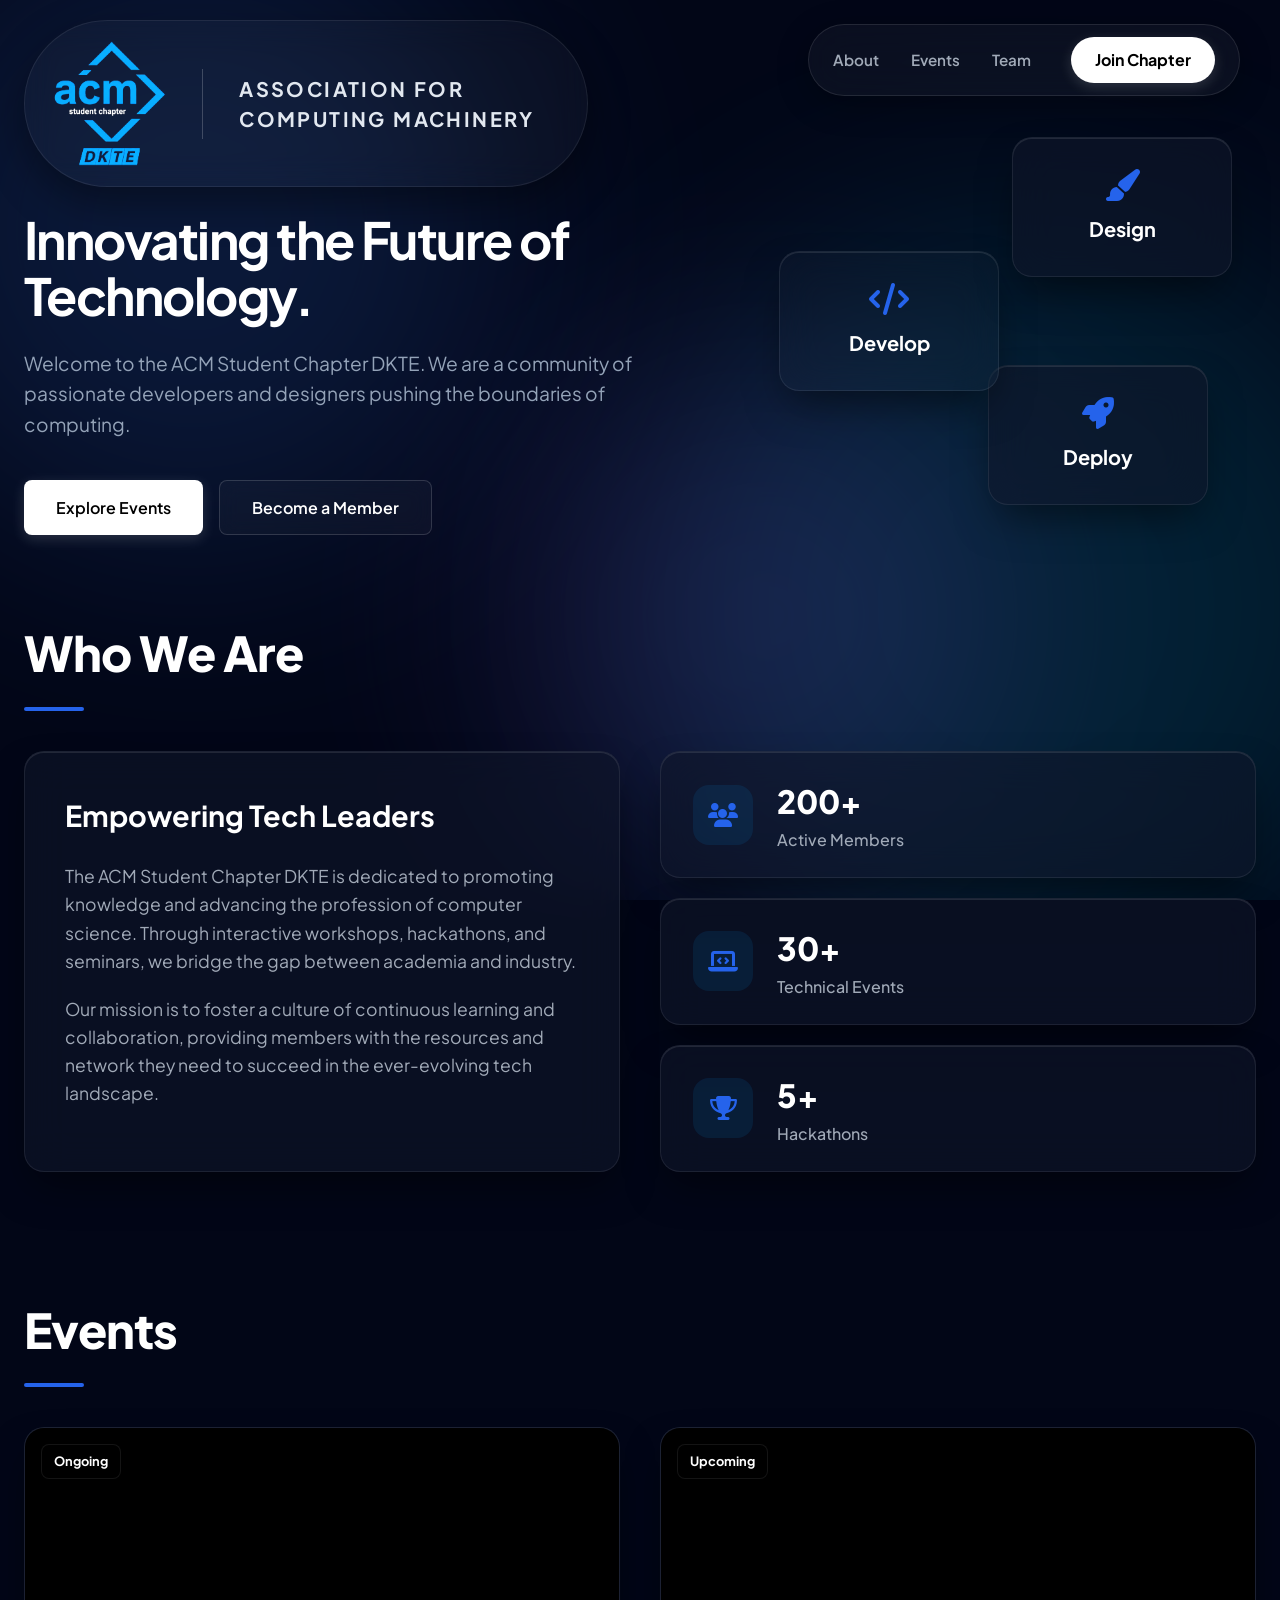
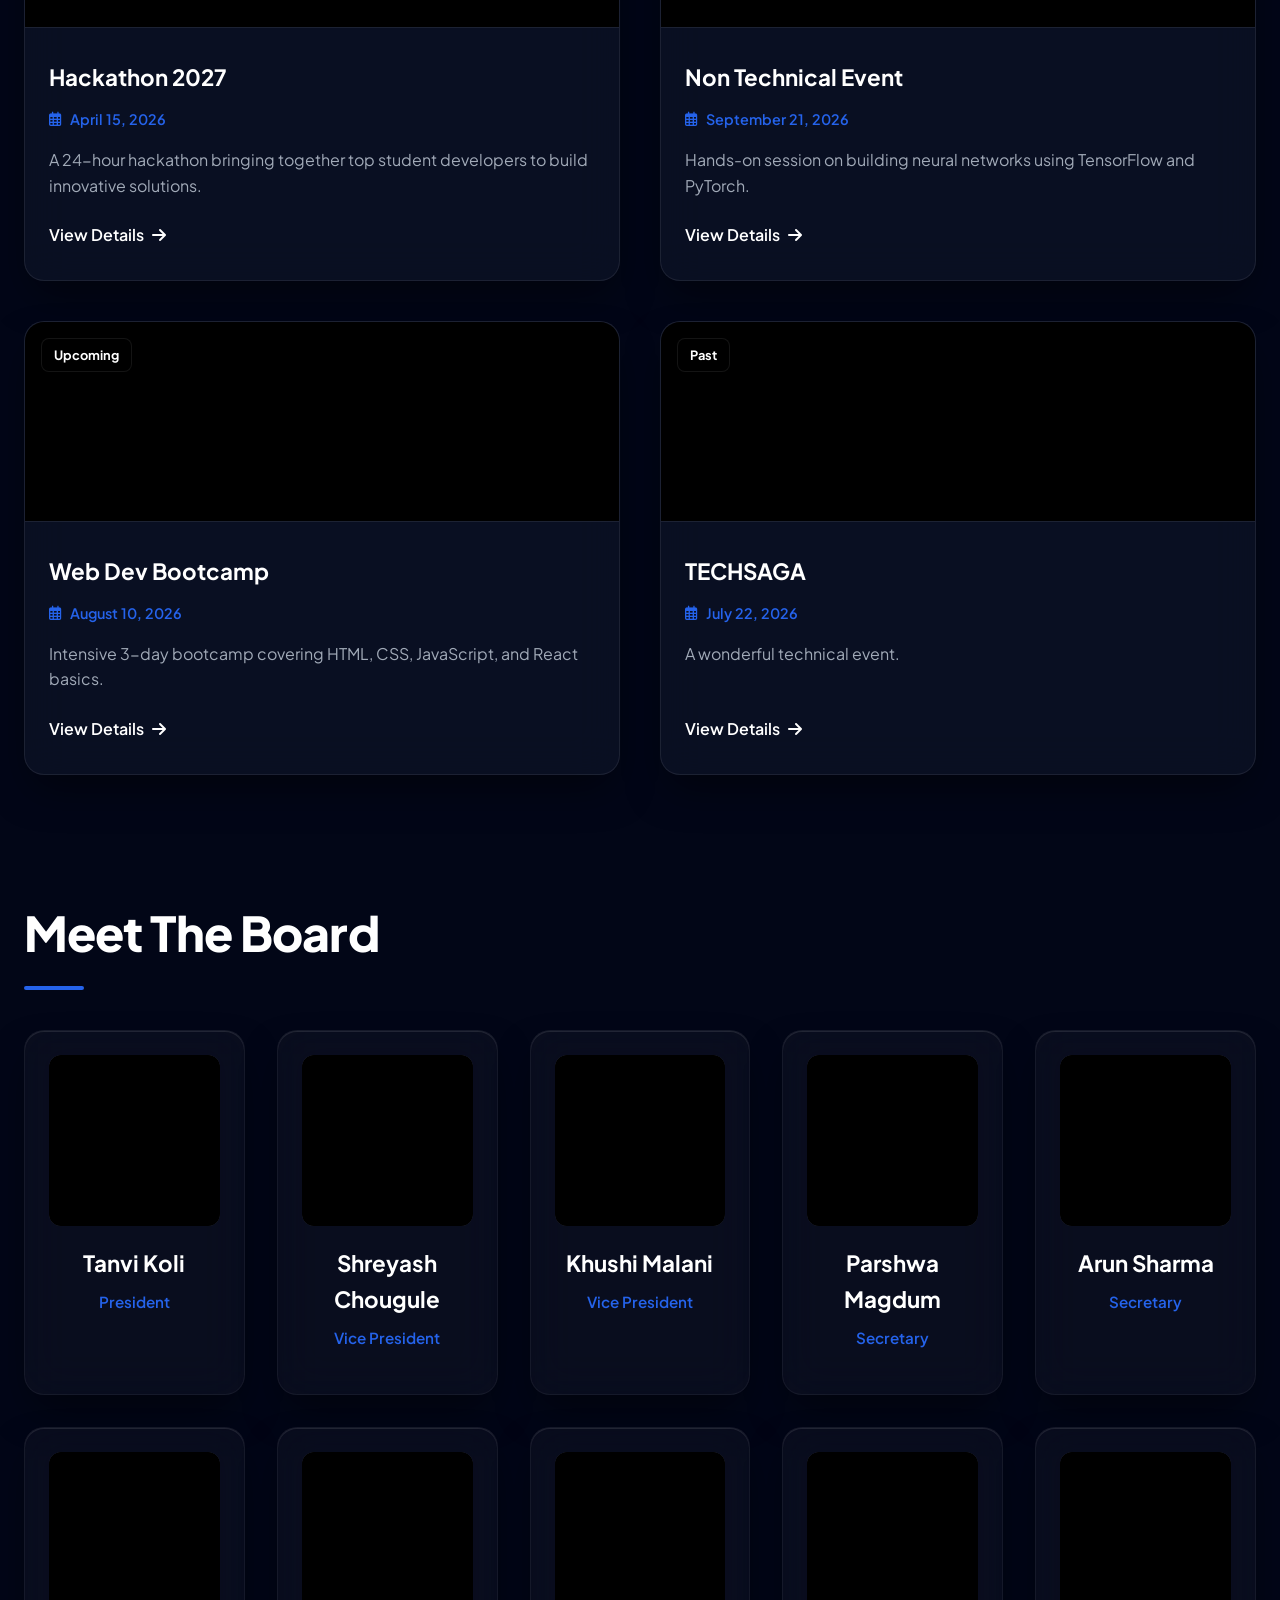
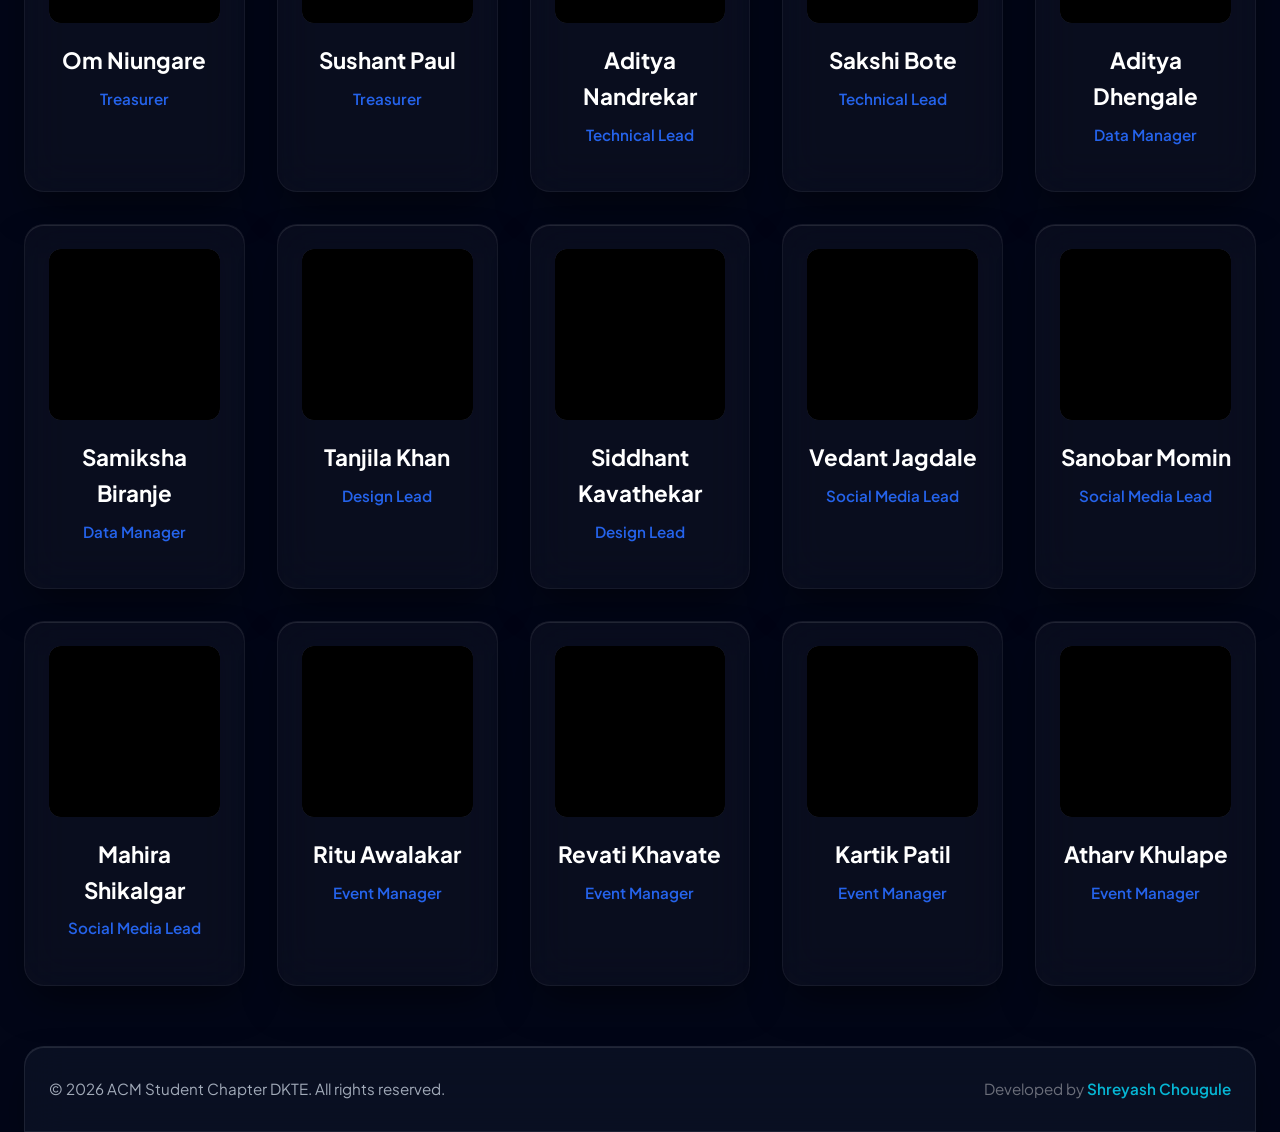
==== commit bd6c9b59: "Add files via upload" ====
--- a/index.html
+++ b/index.html
@@ -86,12 +86,12 @@
             <!-- Right Side: Abstract Visual -->
             <div class="hero-visual reveal delay-2">
                 <div class="abstract-card card-1 glass-panel">
+                    <i class="fas fa-paint-brush"></i>
+                    <span>Design</span>
+                </div>
+                <div class="abstract-card card-2 glass-panel">
                     <i class="fas fa-code"></i>
                     <span>Develop</span>
-                </div>
-                <div class="abstract-card card-2 glass-panel">
-                    <i class="fas fa-paint-brush"></i>
-                    <span>Design</span>
                 </div>
                 <div class="abstract-card card-3 glass-panel">
                     <i class="fas fa-rocket"></i>
--- a/styles.css
+++ b/styles.css
@@ -39,8 +39,9 @@
     font-family: var(--font-main);
     background-color: var(--bg-dark);
     color: var(--text-primary);
+    overflow-x: hidden;
+    width: 100%;
     line-height: 1.6;
-    overflow-x: hidden;
     position: relative;
     -webkit-font-smoothing: antialiased;
     /* Native tech cursor using data URI for maximum performance and premium feel */
@@ -1250,22 +1251,22 @@
     }
     
     .hero-brand-pill {
-        padding: 12px 24px 12px 16px;
-        gap: 16px;
+        padding: 16px 32px 16px 20px;
+        gap: 24px;
         border-radius: 60px;
         flex-wrap: nowrap;
     }
     
     .hero-brand-logo {
-        height: 60px;
+        height: 85px;
     }
     
     .hero-brand-divider {
-        height: 40px;
+        height: 50px;
     }
     
     .hero-brand-text {
-        font-size: 0.85rem;
+        font-size: 1.1rem;
     }
 
     .hero-buttons {
@@ -1309,14 +1310,15 @@
     .nav-links a { font-size: 0.85rem; white-space: nowrap; }
     .nav-cta.btn-outline { white-space: nowrap; }
     
-    .hero-brand-text { font-size: 0.75rem; letter-spacing: 0.1em; }
-    .hero-brand-pill { padding: 10px 16px; gap: 12px; }
-    .hero-brand-logo { height: 50px; }
-    
-    .hero h1 { font-size: 2rem; }
-    
-    .team-grid { grid-template-columns: 1fr 1fr; gap: 12px; } /* Keep 2 columns so faces aren't huge */
-    .team-card { padding: 12px; text-align: center; }
+    .hero-brand-text { font-size: 1.15rem; letter-spacing: 0.05em; white-space: normal; line-height: 1.3; }
+    .hero-brand-pill { padding: 20px 24px; gap: 24px; width: 100%; justify-content: center; box-sizing: border-box; border-radius: 40px; }
+    .hero-brand-logo { height: 95px; }
+    .hero-brand-divider { height: 70px; }
+    
+    .hero h1 { font-size: 1.8rem; word-wrap: break-word; }
+    
+    .team-grid { grid-template-columns: 1fr 1fr; gap: 12px; max-width: 100%; overflow: hidden; } /* Keep 2 columns so faces aren't huge */
+    .team-card { padding: 12px; text-align: center; box-sizing: border-box; }
     .team-img-wrapper { border-radius: 8px; margin-bottom: 12px; }
     .team-name { font-size: 0.95rem; }
     .team-role { font-size: 0.75rem; }
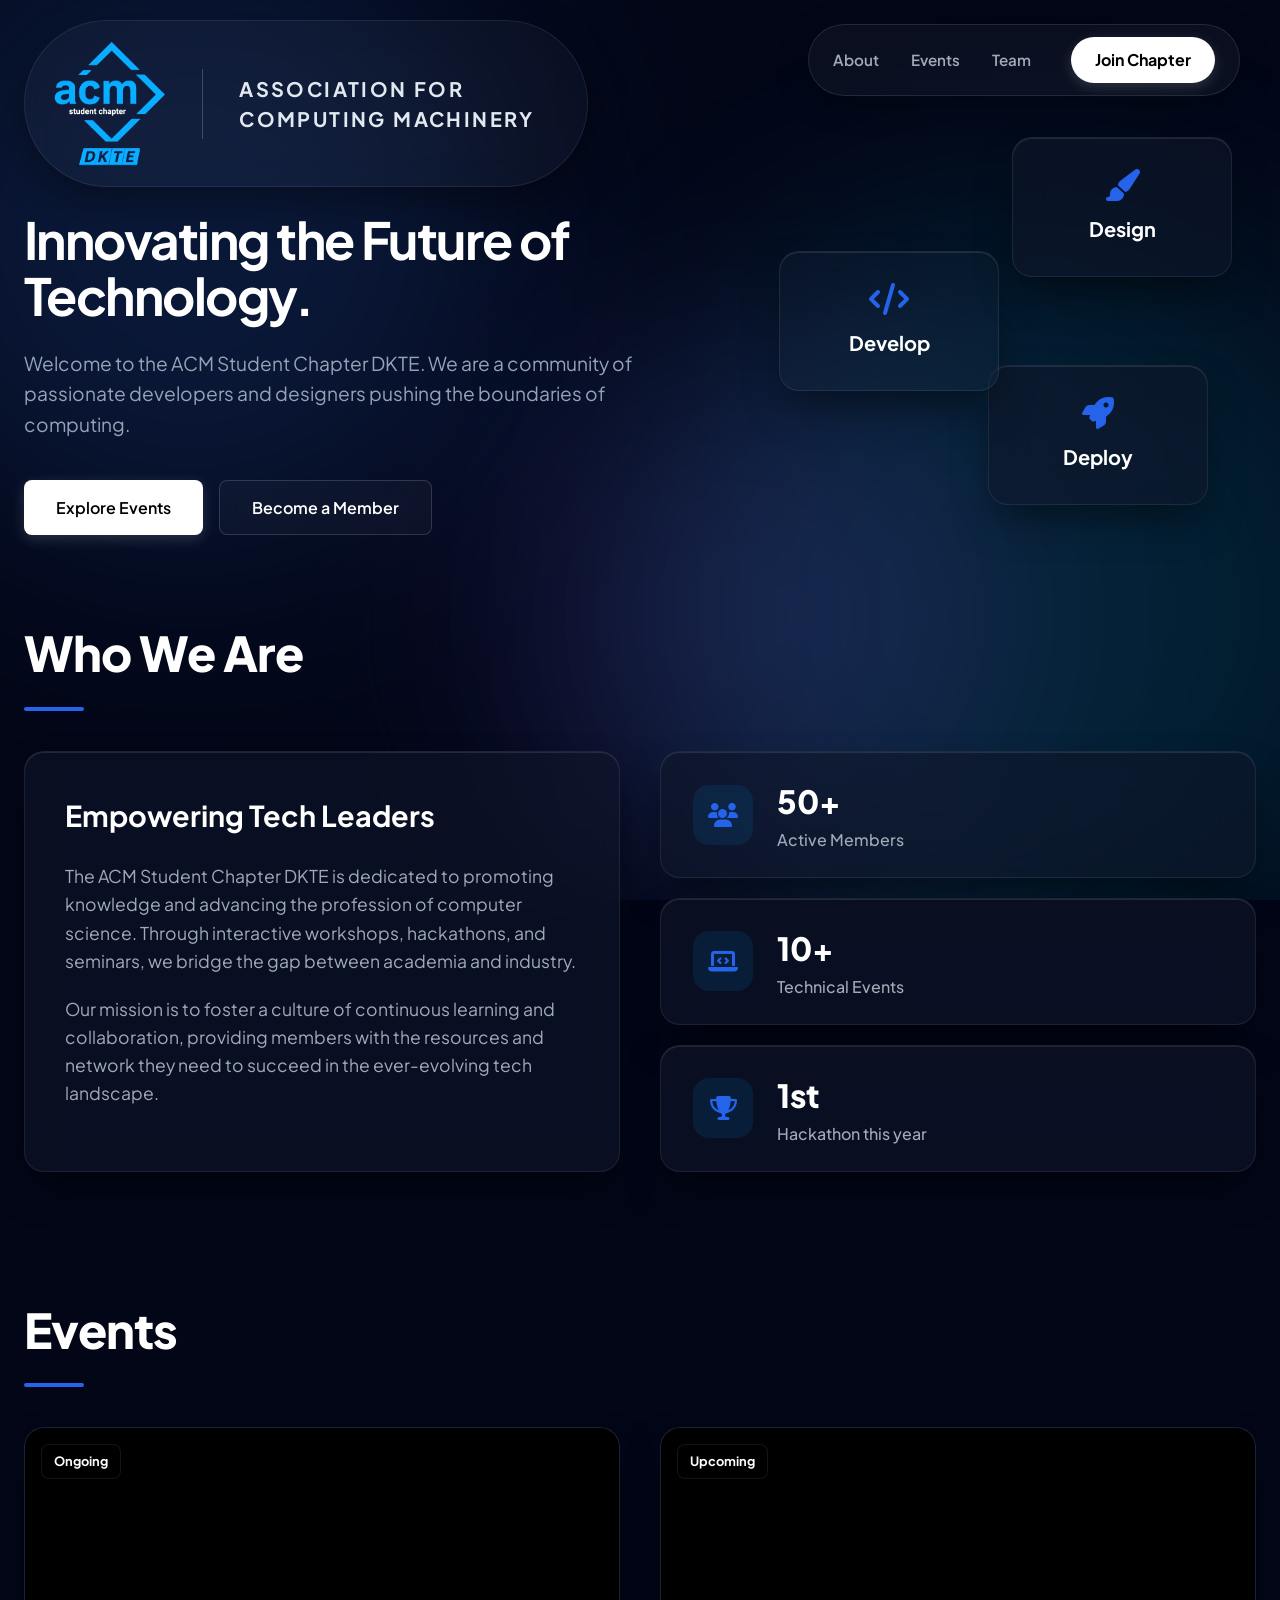
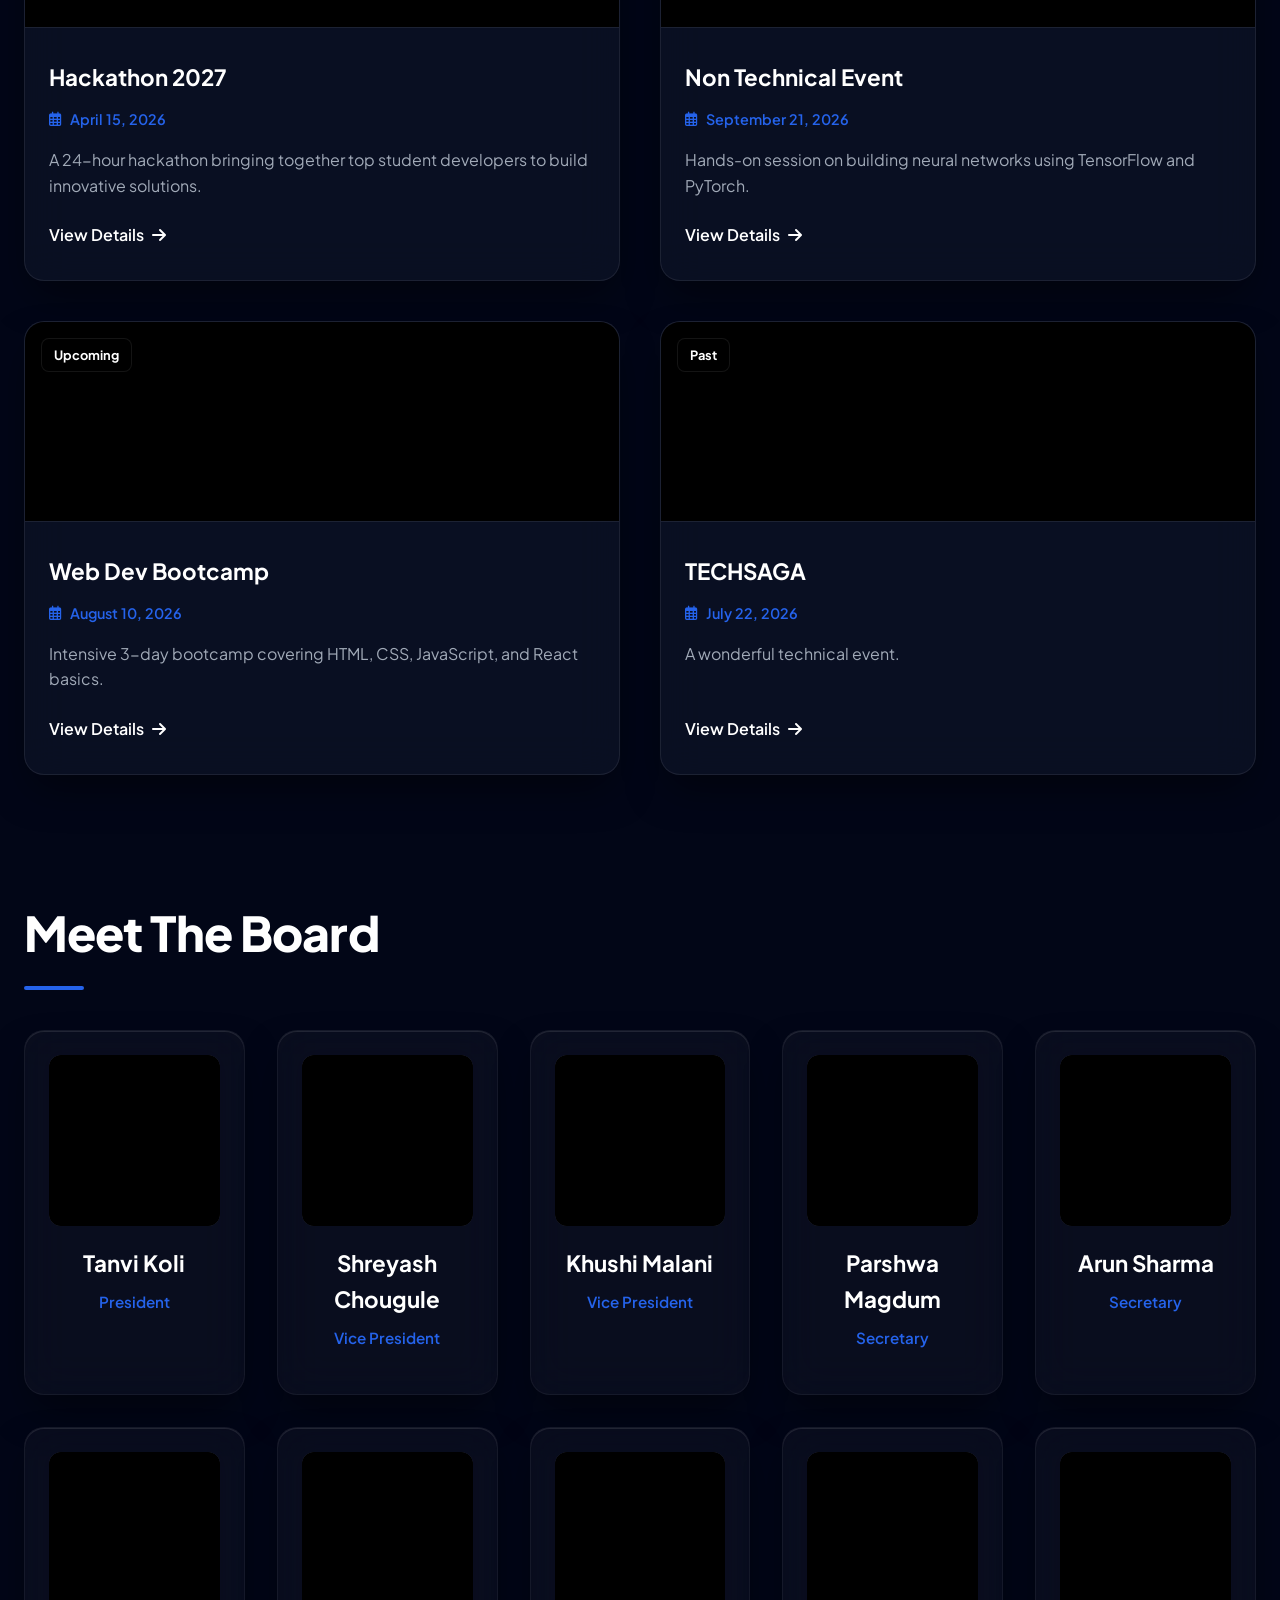
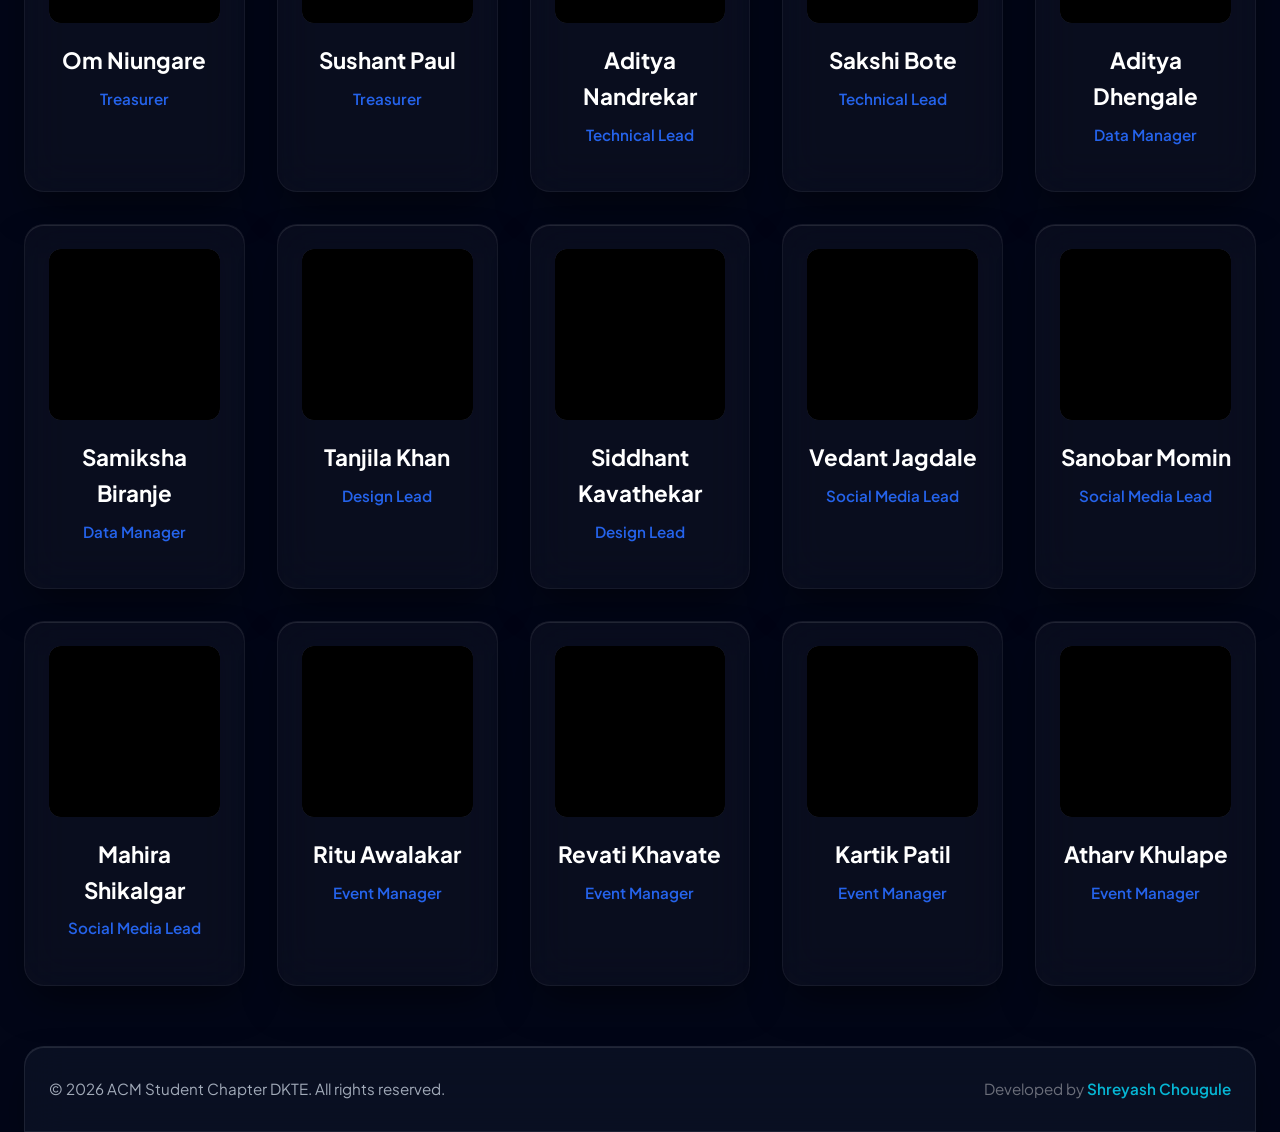
==== commit 2bc20cc0: "Add files via upload" ====
--- a/index.html
+++ b/index.html
@@ -118,22 +118,22 @@
                     <div class="stat-box glass-panel">
                         <div class="stat-icon"><i class="fas fa-users"></i></div>
                         <div class="stat-info">
-                            <h4 class="stat-num">200+</h4>
+                            <h4 class="stat-num">50+</h4>
                             <span class="stat-label">Active Members</span>
                         </div>
                     </div>
                     <div class="stat-box glass-panel">
                         <div class="stat-icon"><i class="fas fa-laptop-code"></i></div>
                         <div class="stat-info">
-                            <h4 class="stat-num">30+</h4>
+                            <h4 class="stat-num">10+</h4>
                             <span class="stat-label">Technical Events</span>
                         </div>
                     </div>
                     <div class="stat-box glass-panel">
                         <div class="stat-icon"><i class="fas fa-trophy"></i></div>
                         <div class="stat-info">
-                            <h4 class="stat-num">5+</h4>
-                            <span class="stat-label">Hackathons</span>
+                            <h4 class="stat-num">1st</h4>
+                            <span class="stat-label">Hackathon this year</span>
                         </div>
                     </div>
                 </div>
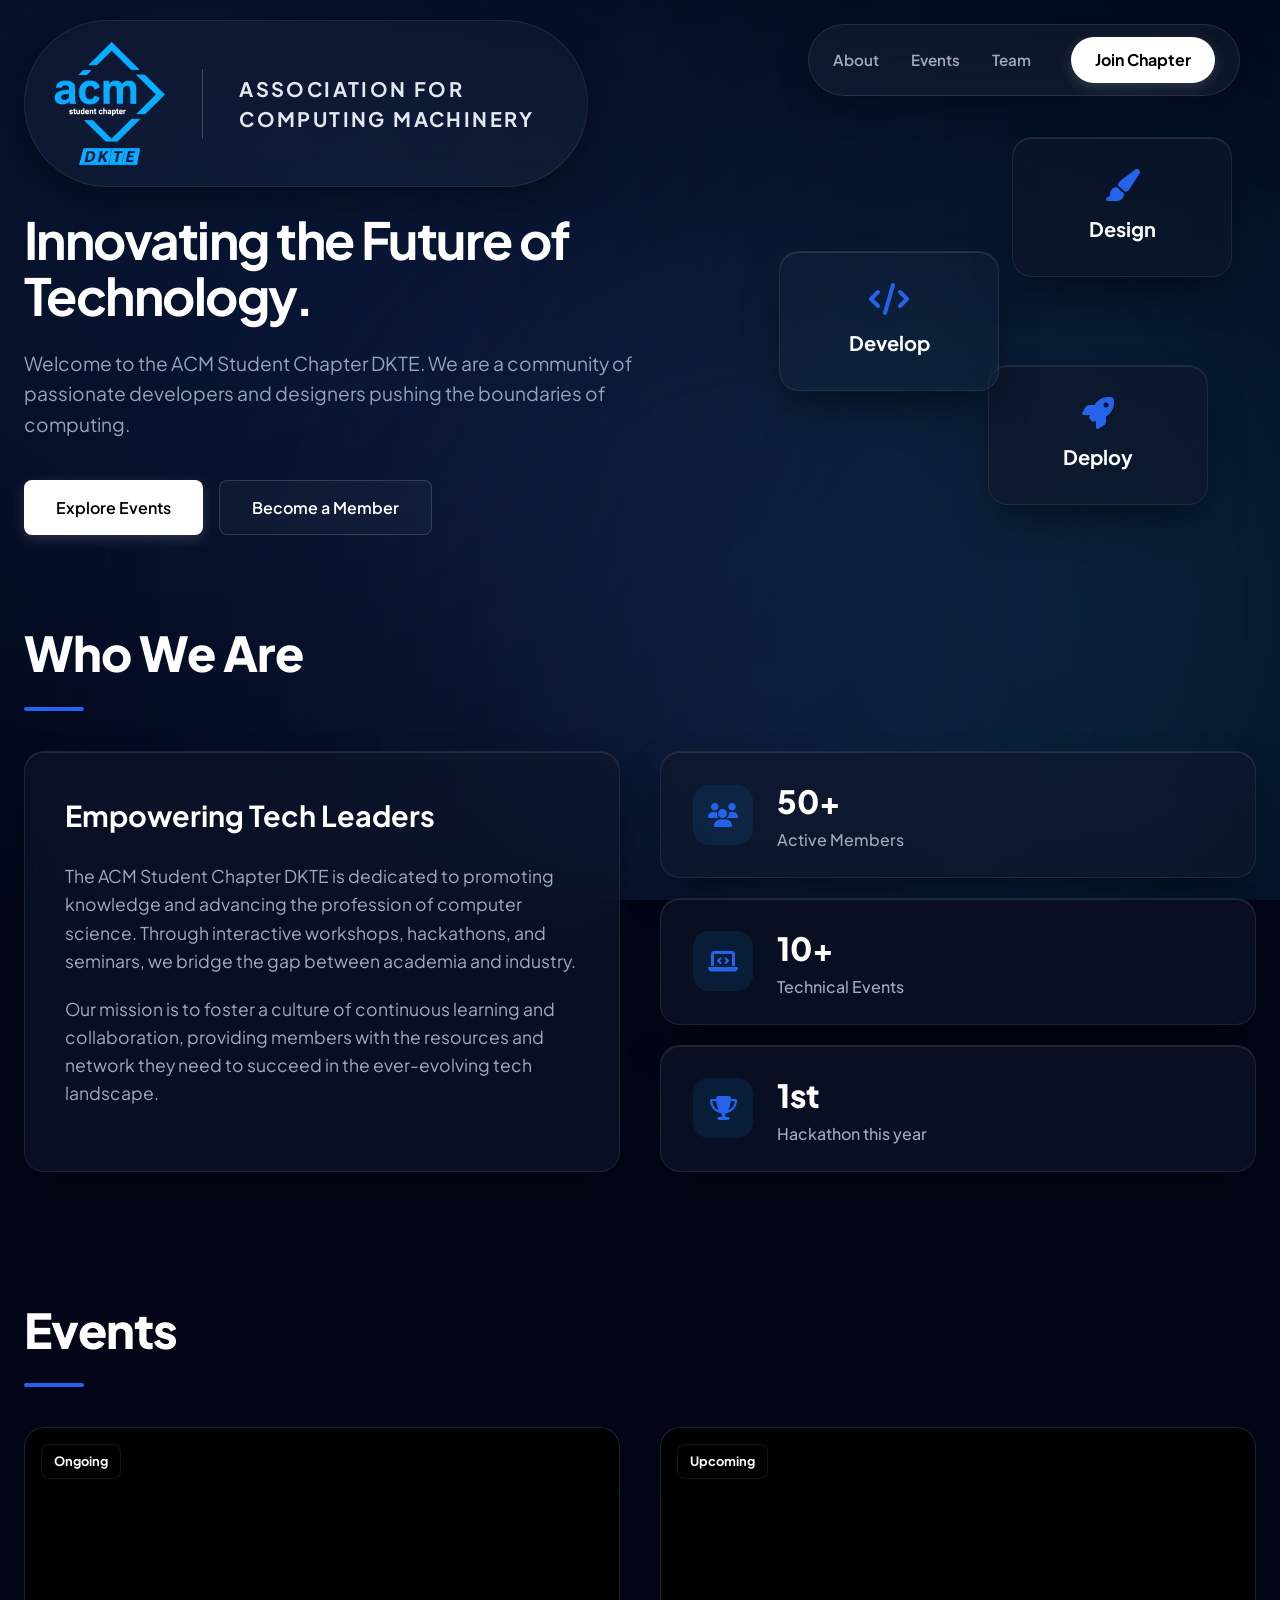
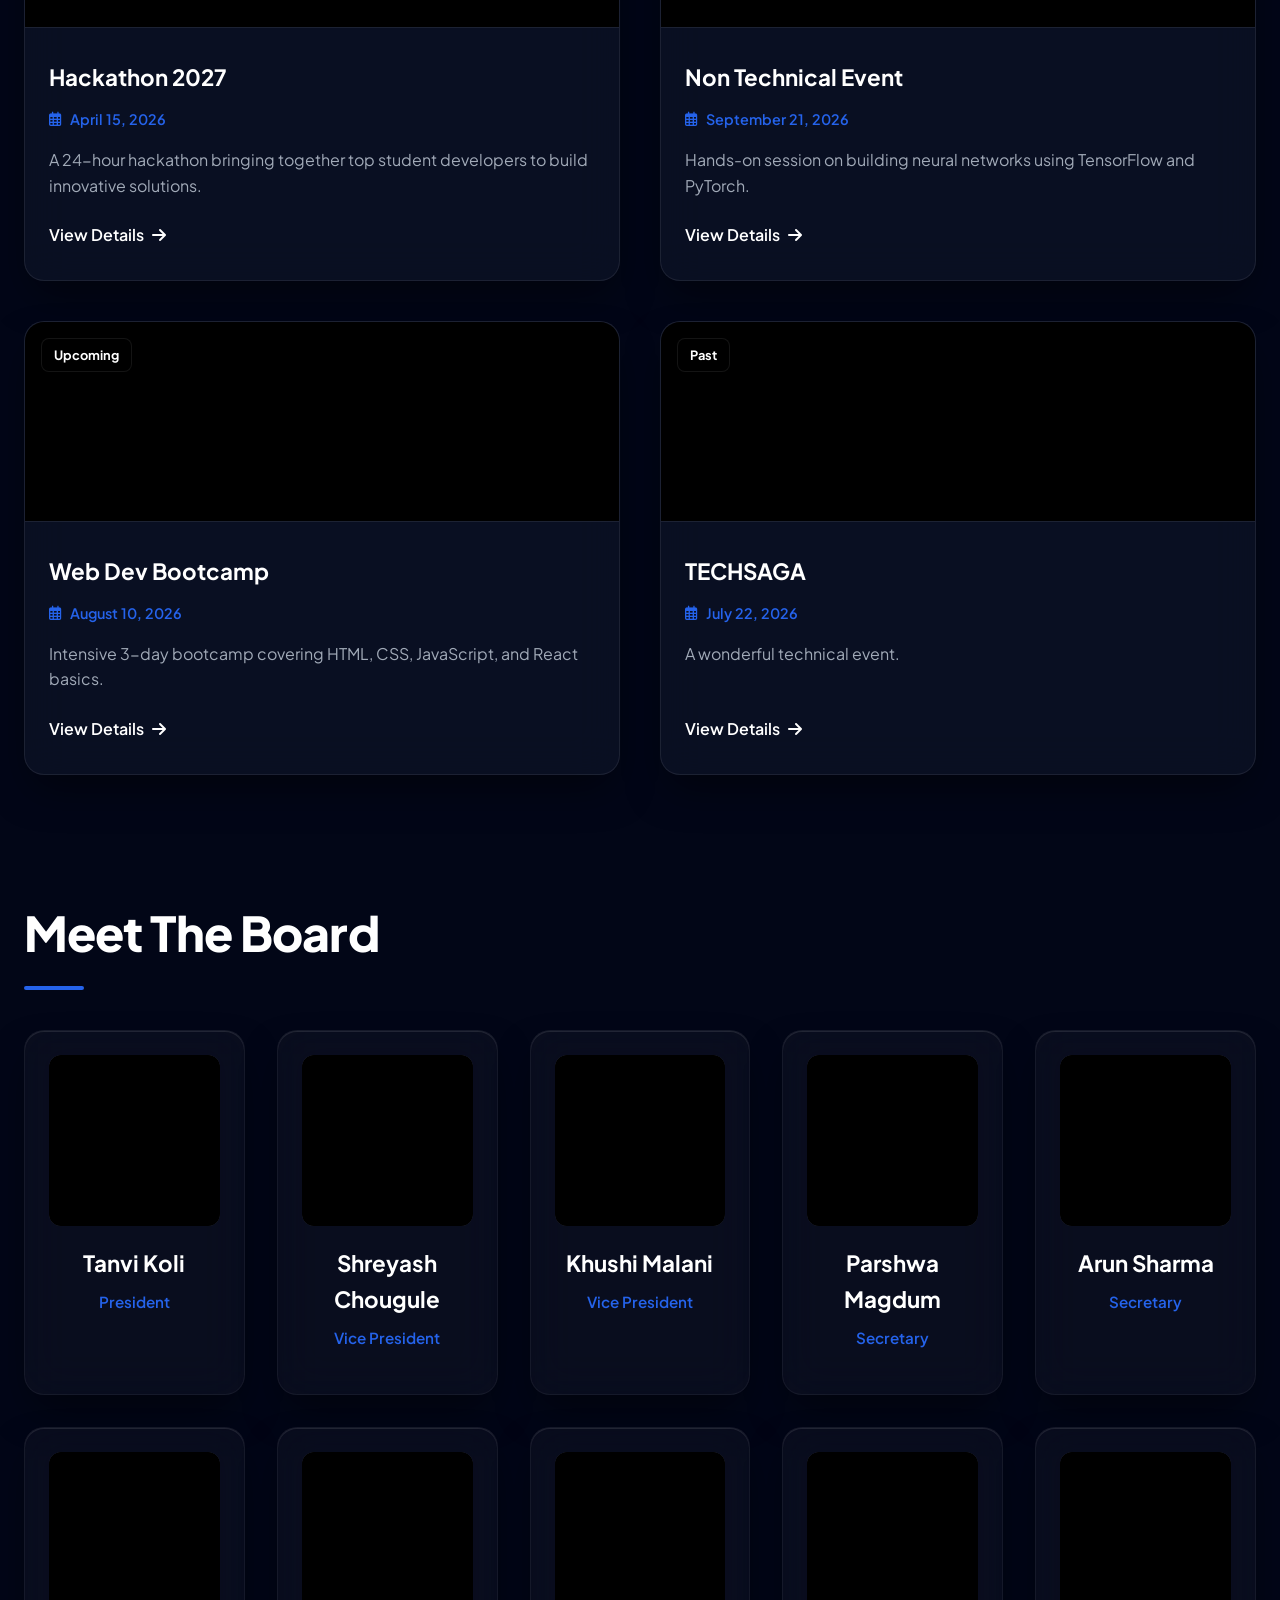
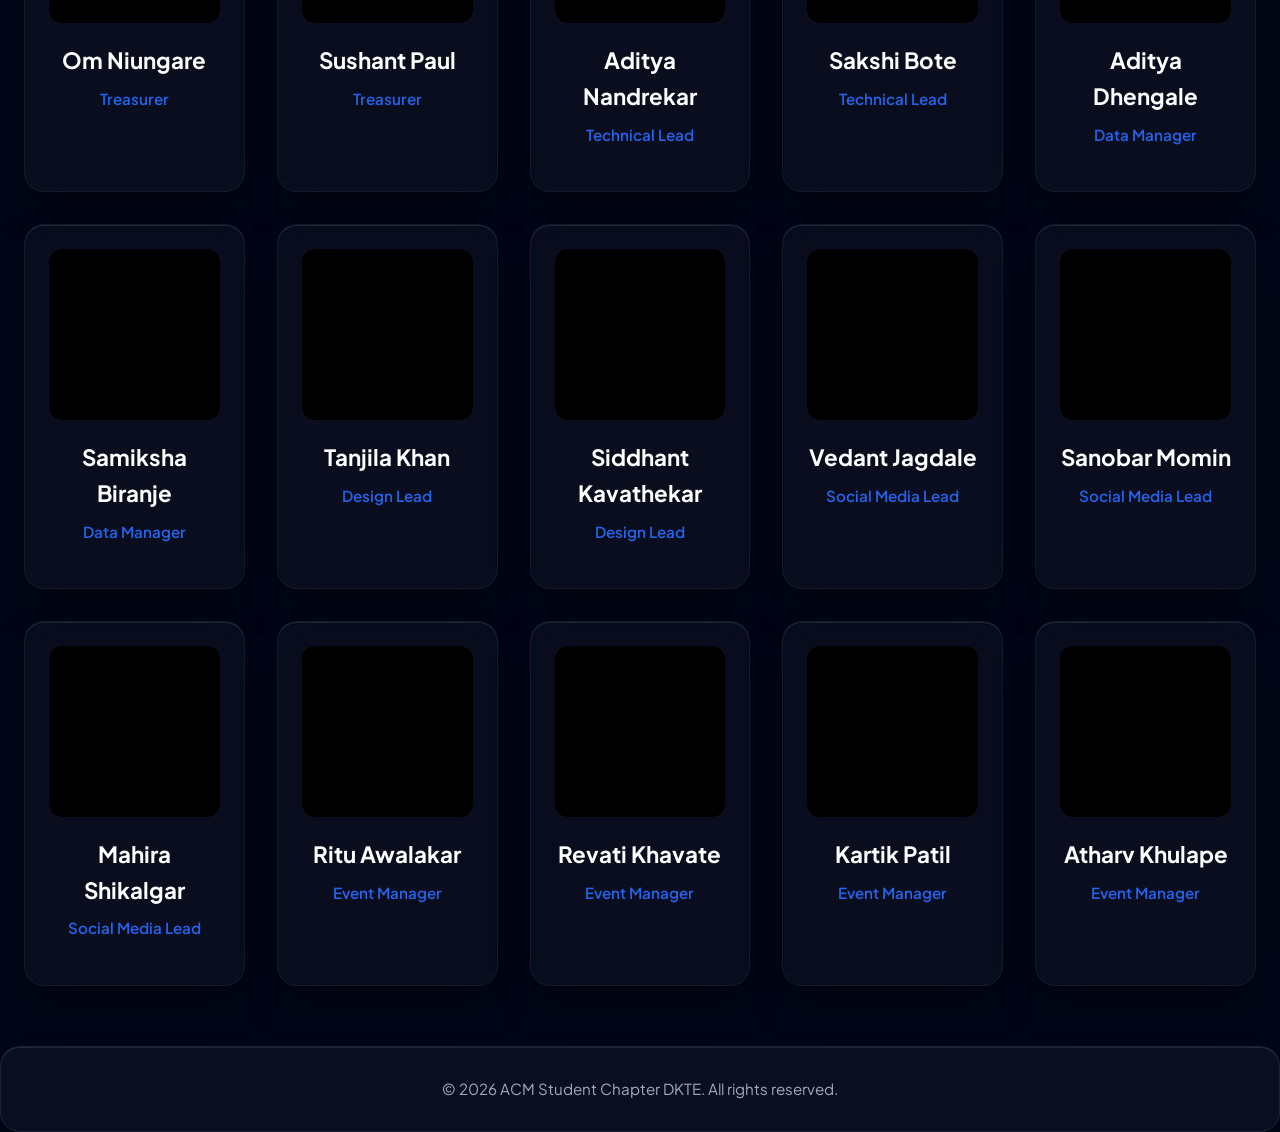
==== commit 47d75616: "Add files via upload" ====
--- a/index.html
+++ b/index.html
@@ -174,7 +174,6 @@
         <div class="footer-bottom glass-panel">
             <div class="container footer-flex">
                 <p>&copy; 2026 ACM Student Chapter DKTE. All rights reserved.</p>
-                <p class="developer-credit">Developed by <a href="https://www.linkedin.com/in/shreyash-chougule-857aa638a/" target="_blank" rel="noopener noreferrer" style="color: var(--primary-cyan); text-decoration: none; font-weight: 600;">Shreyash Chougule</a></p>
             </div>
         </div>
     </footer>
--- a/styles.css
+++ b/styles.css
@@ -77,10 +77,17 @@
 
 .blob {
     position: absolute;
-    filter: blur(120px);
+    filter: blur(100px);
     border-radius: 50%;
     opacity: 0.15;
     animation: liquidFloat 20s infinite alternate ease-in-out;
+}
+
+@media (min-width: 1024px) {
+    .blob {
+        filter: blur(250px); /* Massive blur for desktop to diffuse the large blobs */
+        opacity: 0.25; /* Slightly higher opacity to compensate for extreme blur */
+    }
 }
 
 .blob-1 {
@@ -1035,13 +1042,13 @@
 
 .footer-bottom {
     padding: 30px 0;
-    border-radius: 20px 20px 0 0;
-    margin: 0 24px;
+    margin: 0;
+    text-align: center;
 }
 
 .footer-flex {
     display: flex;
-    justify-content: space-between;
+    justify-content: center;
     align-items: center;
 }
 
